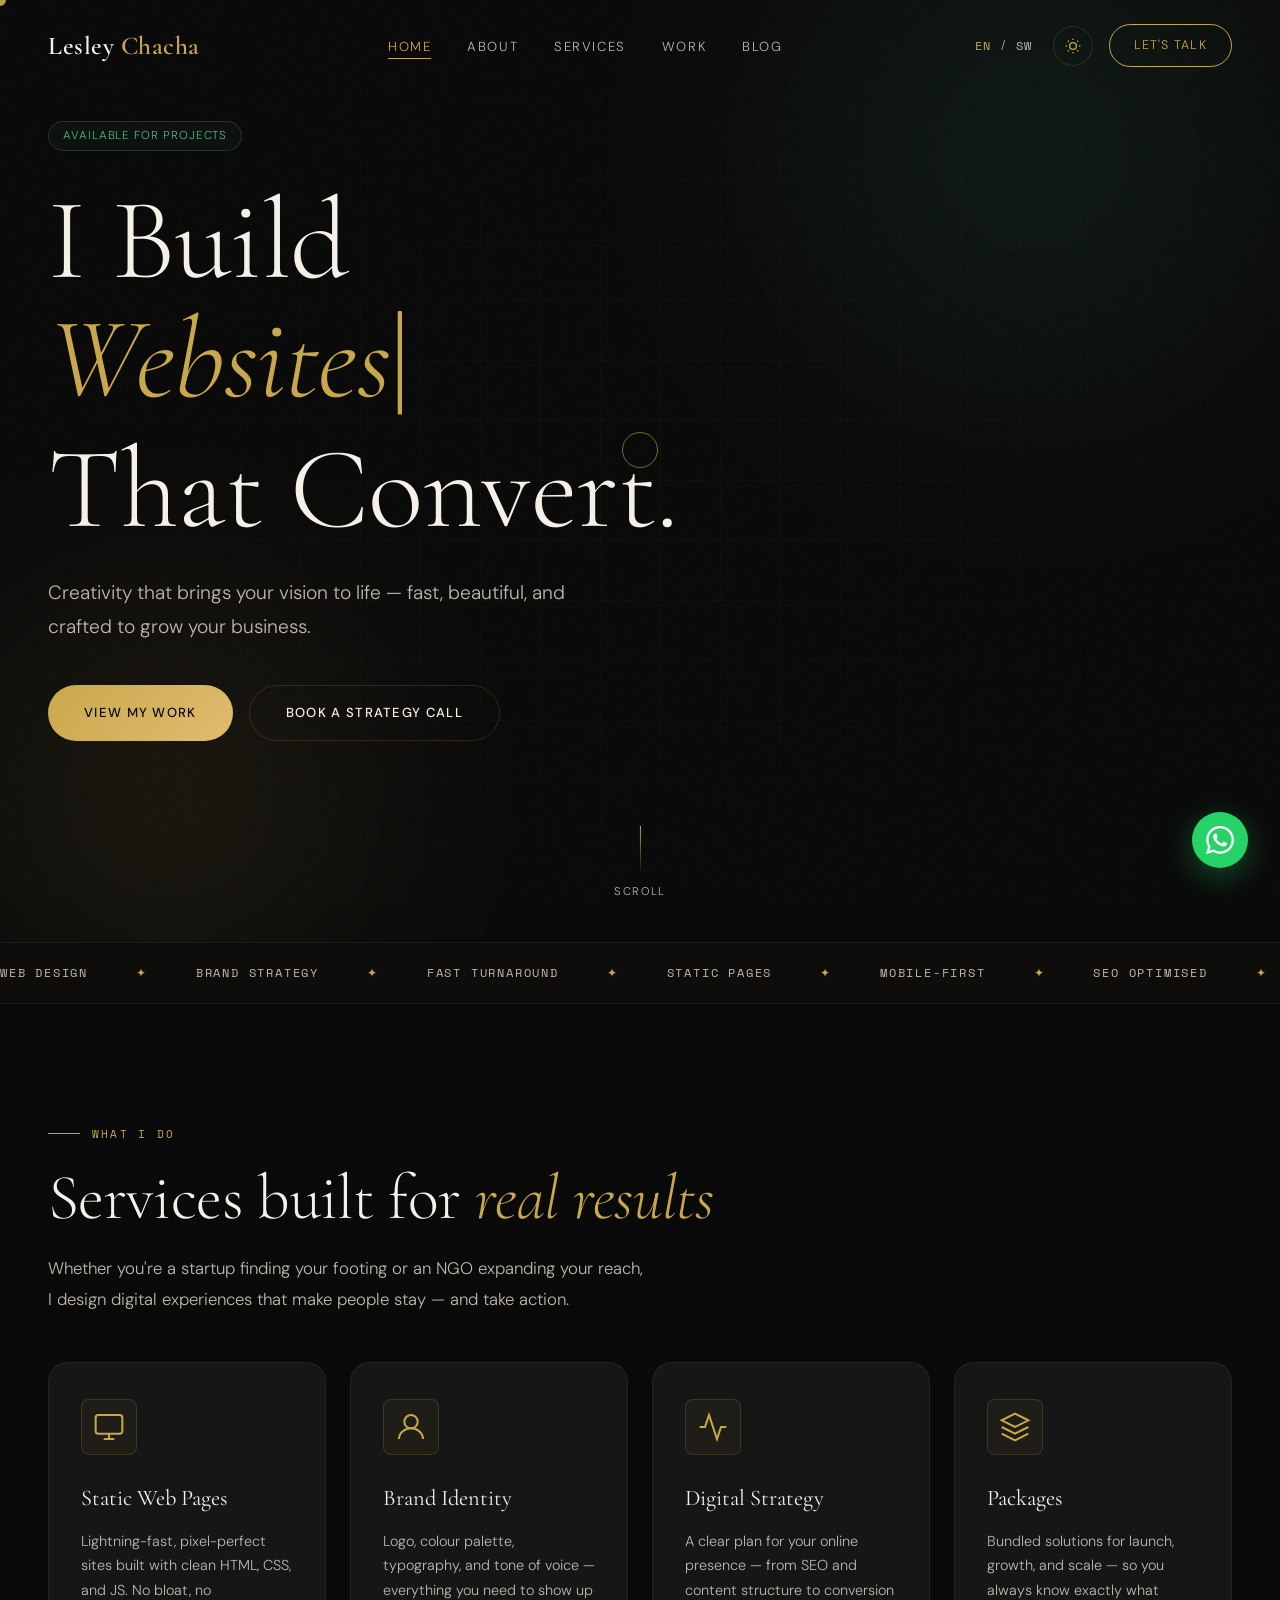
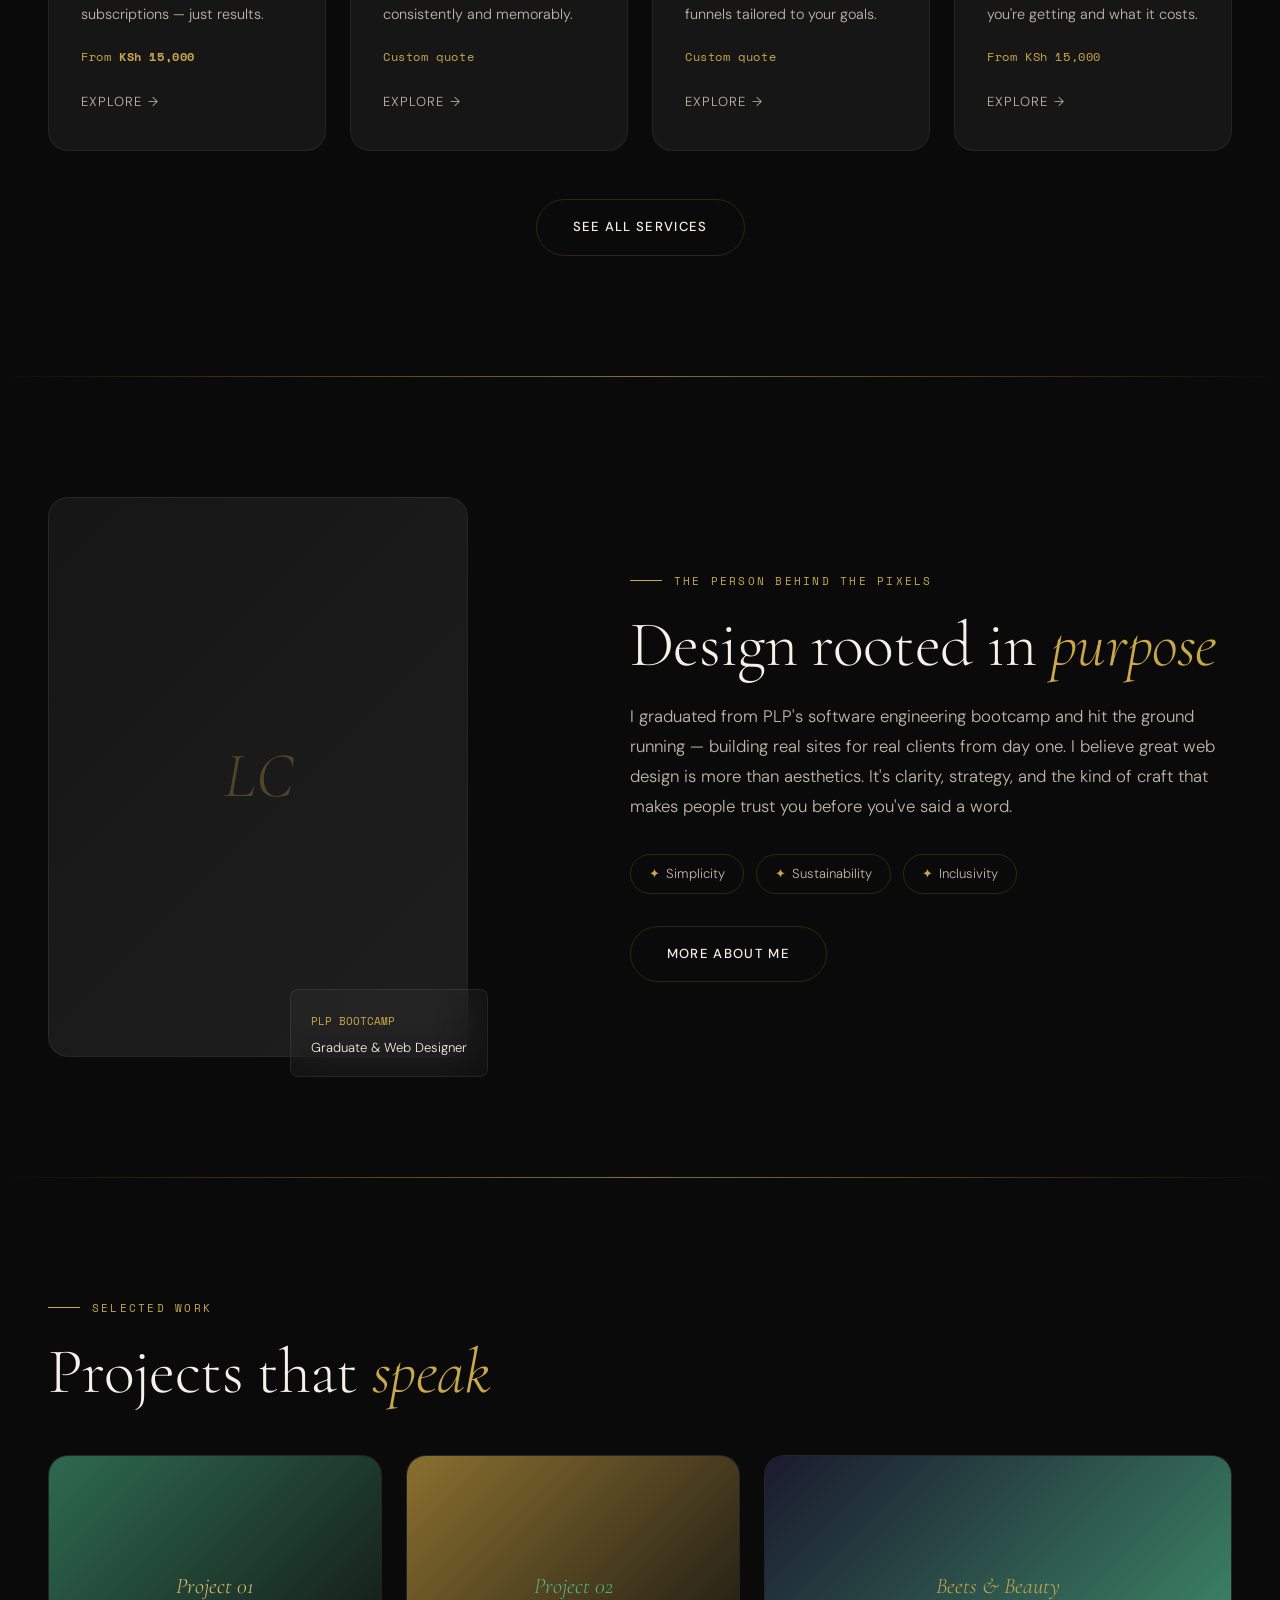
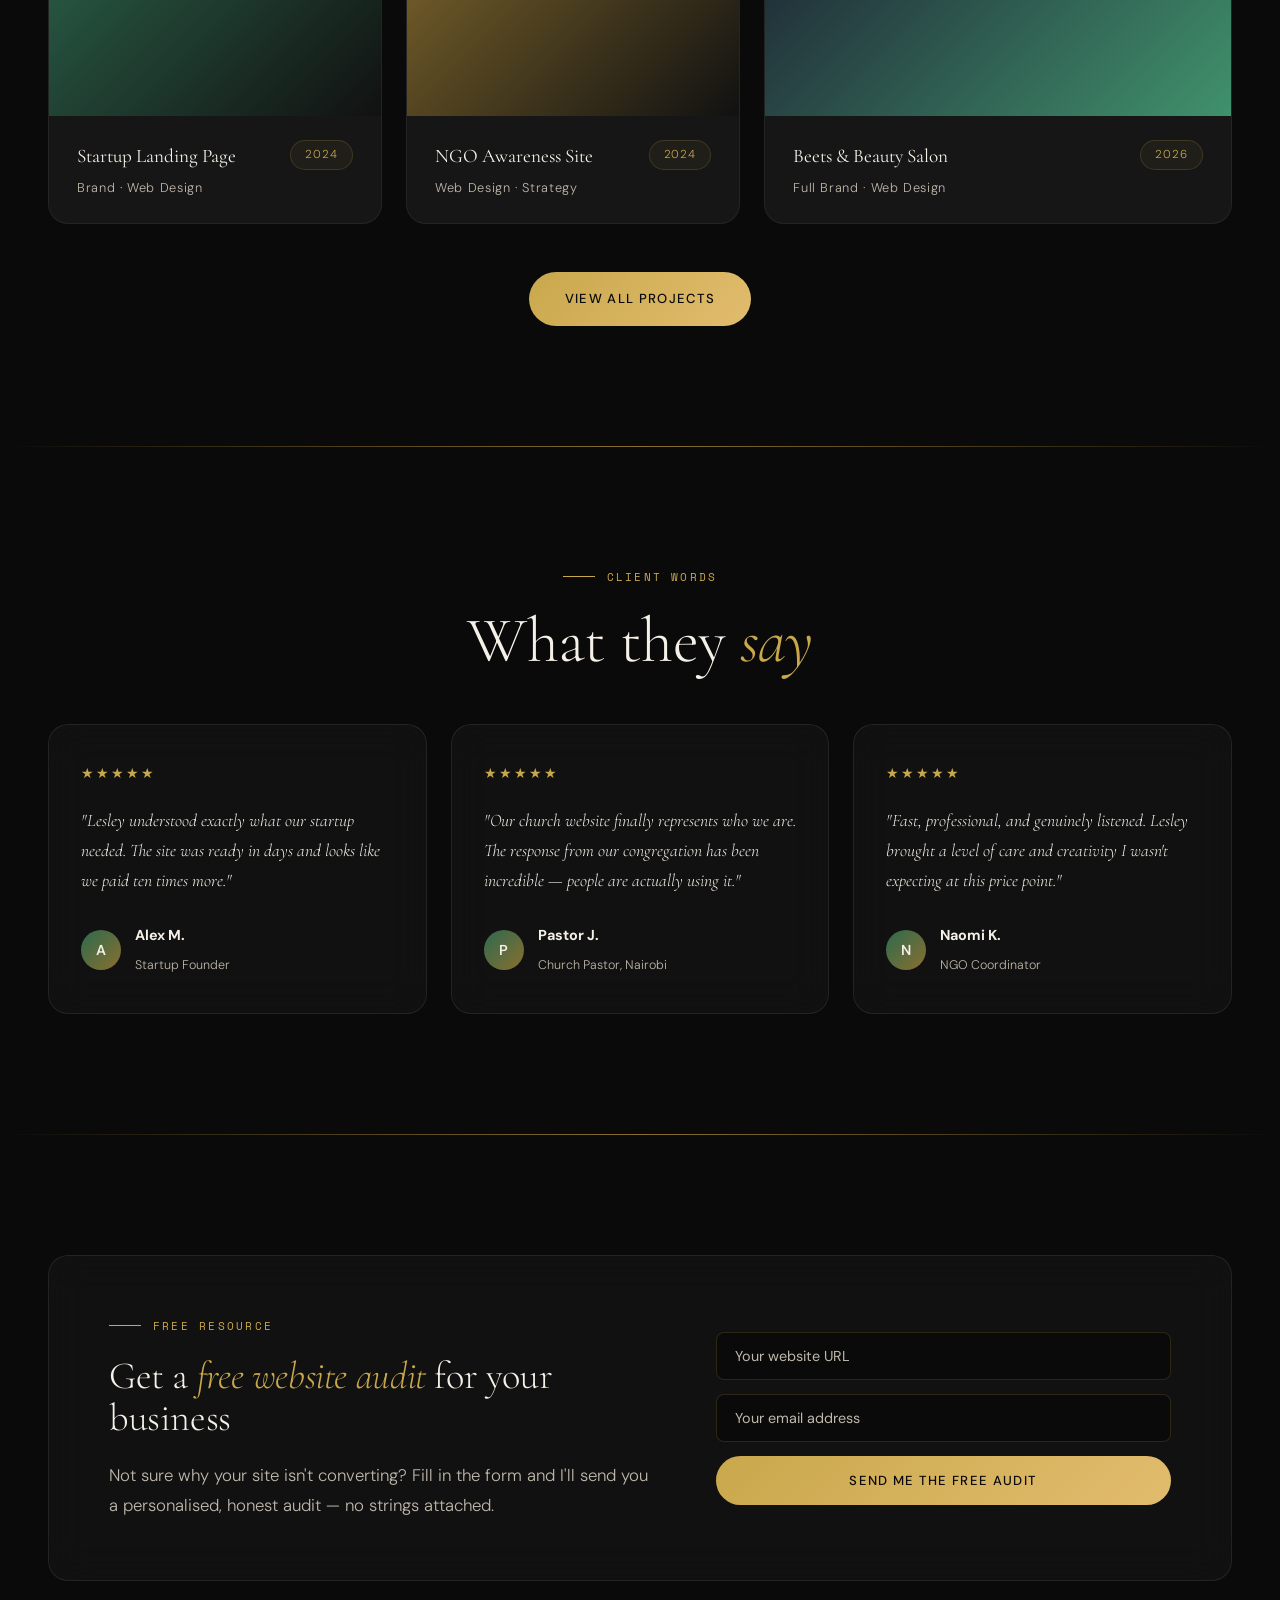
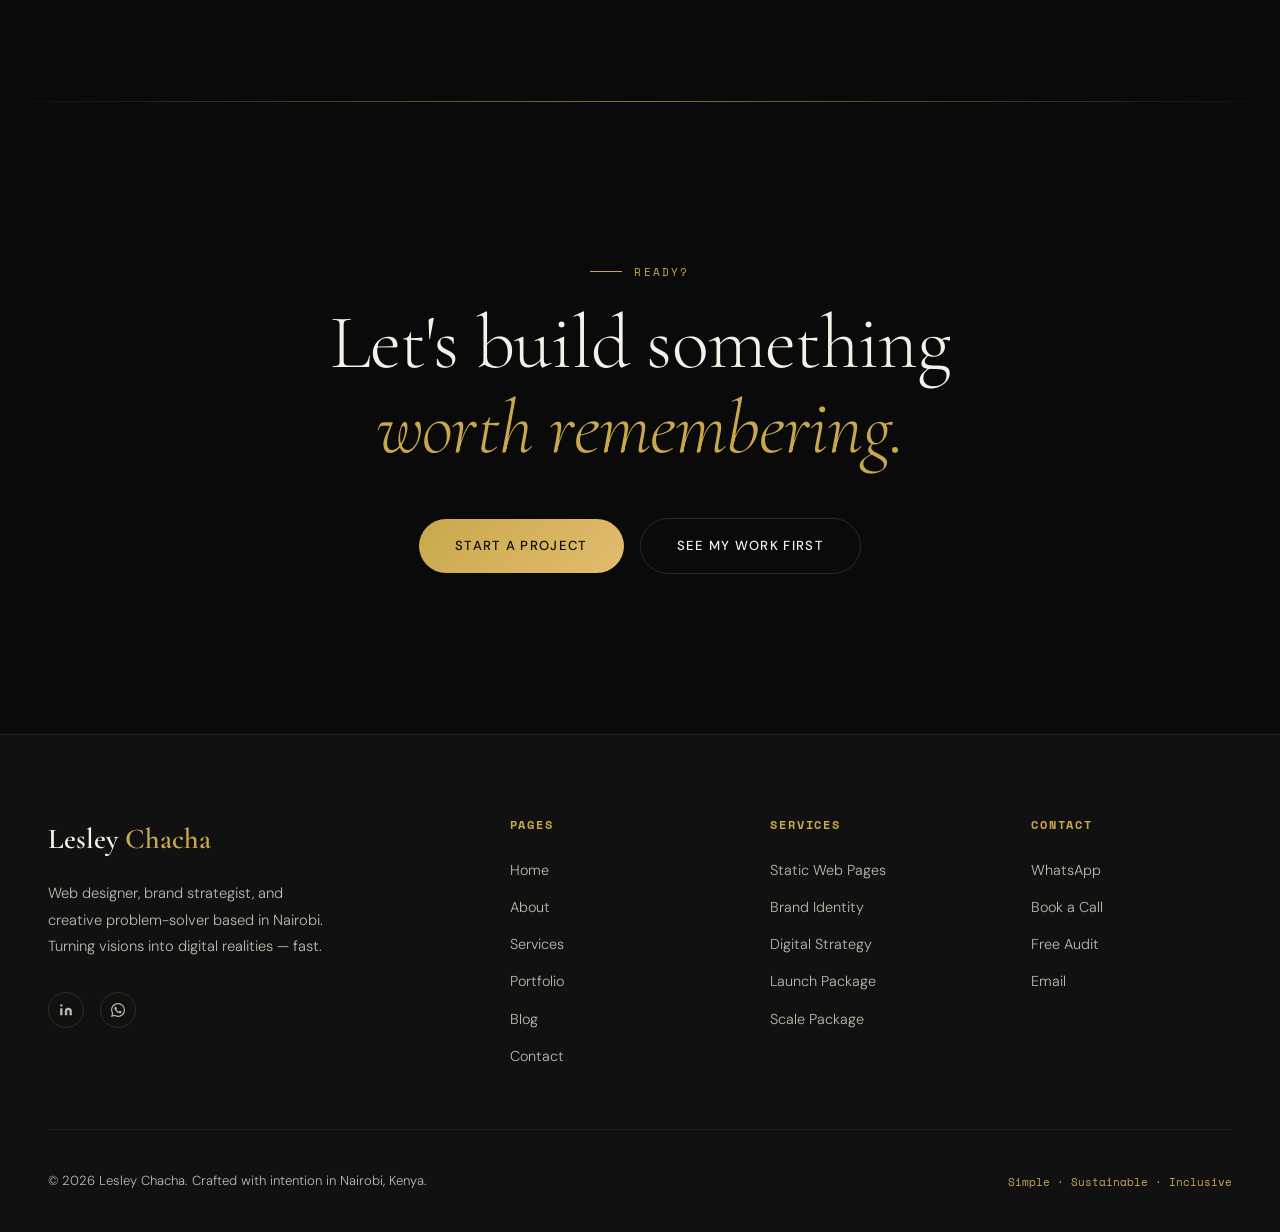
==== index.html @ ad927043 "added everything" ====
<!DOCTYPE html>
<html lang="en" data-theme="dark">
<head>
  <meta charset="UTF-8" />
  <meta name="viewport" content="width=device-width, initial-scale=1.0" />
  <title>Lesley Chacha — Web Designer & Digital Strategist</title>
  <meta name="description" content="Affordable, high-performance web design for startups, individuals, churches and NGOs in Nairobi. I bring your vision to life — fast, beautiful, and built to convert." />
  <meta name="keywords" content="affordable web design Nairobi, web designer Kenya, startup website, NGO website, static web pages Kenya" />
  <meta property="og:title" content="Lesley Chacha — Web Designer" />
  <meta property="og:description" content="Creativity that brings your vision to life." />
  <link rel="stylesheet" href="style.css" />
  <link rel="stylesheet" href="home.css" />
</head>
<body>

<div id="loader">
  <p class="loader-logo">Lesley <span>Chacha</span></p>
  <div class="loader-bar"></div>
</div>

<div id="cursor"></div>
<div id="cursor-ring"></div>

<a class="wa-float" href="https://wa.me/254796420241" target="_blank" aria-label="Chat on WhatsApp">
  <svg viewBox="0 0 24 24"><path d="M17.472 14.382c-.297-.149-1.758-.867-2.03-.967-.273-.099-.471-.148-.67.15-.197.297-.767.966-.94 1.164-.173.199-.347.223-.644.075-.297-.15-1.255-.463-2.39-1.475-.883-.788-1.48-1.761-1.653-2.059-.173-.297-.018-.458.13-.606.134-.133.298-.347.446-.52.149-.174.198-.298.298-.497.099-.198.05-.371-.025-.52-.075-.149-.669-1.612-.916-2.207-.242-.579-.487-.5-.669-.51-.173-.008-.371-.01-.57-.01-.198 0-.52.074-.792.372-.272.297-1.04 1.016-1.04 2.479 0 1.462 1.065 2.875 1.213 3.074.149.198 2.096 3.2 5.077 4.487.709.306 1.262.489 1.694.625.712.227 1.36.195 1.871.118.571-.085 1.758-.719 2.006-1.413.248-.694.248-1.289.173-1.413-.074-.124-.272-.198-.57-.347m-5.421 7.403h-.004a9.87 9.87 0 01-5.031-1.378l-.361-.214-3.741.982.998-3.648-.235-.374a9.86 9.86 0 01-1.51-5.26c.001-5.45 4.436-9.884 9.888-9.884 2.64 0 5.122 1.03 6.988 2.898a9.825 9.825 0 012.893 6.994c-.003 5.45-4.437 9.884-9.885 9.884m8.413-18.297A11.815 11.815 0 0012.05 0C5.495 0 .16 5.335.157 11.892c0 2.096.547 4.142 1.588 5.945L.057 24l6.305-1.654a11.882 11.882 0 005.683 1.448h.005c6.554 0 11.89-5.335 11.893-11.893a11.821 11.821 0 00-3.48-8.413z"/></svg>
</a>

<nav class="mobile-nav">
  <a href="index.html">Home</a>
  <a href="about.html">About</a>
  <a href="services.html">Services</a>
  <a href="portfolio.html">Work</a>
  <a href="blog.html">Blog</a>
  <a href="contact.html">Contact</a>
</nav>

<header class="nav" id="nav">
  <a href="index.html" class="nav-logo">Lesley <span>Chacha</span></a>
  <ul class="nav-links">
    <li><a href="index.html" class="active">Home</a></li>
    <li><a href="about.html">About</a></li>
    <li><a href="services.html">Services</a></li>
    <li><a href="portfolio.html">Work</a></li>
    <li><a href="blog.html">Blog</a></li>
  </ul>
  <div class="nav-actions">
    <div class="lang-switcher">
      <button class="lang-btn active" data-lang="en">EN</button>
      <span>/</span>
      <button class="lang-btn" data-lang="sw">SW</button>
    </div>
    <button class="theme-toggle" id="theme-toggle" aria-label="Toggle theme"></button>
    <a href="contact.html" class="btn-nav">Let's Talk</a>
    <button class="nav-hamburger" aria-label="Menu">
      <span></span><span></span><span></span>
    </button>
  </div>
</header>

<section class="hero">
  <div class="hero-bg">
    <div class="hero-orb orb-1"></div>
    <div class="hero-orb orb-2"></div>
    <div class="hero-grid"></div>
  </div>
  <div class="hero-inner">
    <div class="hero-badge reveal">
      <span class="tag tag-green">Available for Projects</span>
    </div>
    <h1 class="hero-title reveal delay-1">
      <span class="line-1">I Build</span>
      <span class="line-2 text-gold italic font-display" id="typed-text" data-words="Websites,Brands,Experiences,Stories"></span>
      <span class="line-3">That Convert.</span>
    </h1>
    <p class="hero-subtitle reveal delay-2" data-en="Creativity that brings your vision to life — fast, beautiful, and crafted to grow your business." data-sw="Ubunifu unaoleta maono yako maishani — haraka, mzuri, na uliotengenezwa kukua biashara yako.">
      Creativity that brings your vision to life — fast, beautiful, and crafted to grow your business.
    </p>
    <div class="hero-actions reveal delay-3">
      <a href="portfolio.html" class="btn btn-primary" data-magnet>View My Work</a>
      <a href="contact.html" class="btn btn-outline" data-magnet>Book a Strategy Call</a>
    </div>
    <div class="hero-stats reveal delay-4">
      <div class="hero-stat">
        <span class="stat-num" data-count="5" data-suffix="+">0+</span>
        <span class="stat-label">Brands Built</span>
      </div>
      <div class="hero-stat-divider"></div>
      <div class="hero-stat">
        <span class="stat-num" data-count="100" data-suffix="%">0%</span>
        <span class="stat-label">5-Star Reviews</span>
      </div>
      <div class="hero-stat-divider"></div>
      <div class="hero-stat">
        <span class="stat-num" data-count="3" data-suffix="d">0d</span>
        <span class="stat-label">Avg. Turnaround</span>
      </div>
      <div class="hero-stat-divider"></div>
      <div class="hero-stat">
        <span class="stat-num" data-prefix="KSh " data-count="15000" data-suffix="">0</span>
        <span class="stat-label">Starting Price</span>
      </div>
    </div>
  </div>
  <div class="hero-scroll">
    <div class="scroll-indicator"></div>
    <span>Scroll</span>
  </div>
</section>

<div class="marquee-section">
  <div class="marquee-track">
    <span>Web Design</span><span class="sep">✦</span>
    <span>Brand Strategy</span><span class="sep">✦</span>
    <span>Fast Turnaround</span><span class="sep">✦</span>
    <span>Static Pages</span><span class="sep">✦</span>
    <span>Mobile-First</span><span class="sep">✦</span>
    <span>SEO Optimised</span><span class="sep">✦</span>
    <span>Nairobi &amp; Beyond</span><span class="sep">✦</span>
    <span>Inclusive Design</span><span class="sep">✦</span>
  </div>
</div>

<section class="section" id="services-preview">
  <div class="section-inner">
    <div class="section-header reveal">
      <p class="section-label">What I Do</p>
      <h2 class="section-title">Services built for <em>real results</em></h2>
      <p class="section-subtitle">Whether you're a startup finding your footing or an NGO expanding your reach, I design digital experiences that make people stay — and take action.</p>
    </div>
    <div class="services-grid mt-12">
      <div class="service-card card reveal delay-1">
        <div class="service-icon"><svg width="32" height="32" viewBox="0 0 24 24" fill="none" stroke="currentColor" stroke-width="1.5"><rect x="2" y="3" width="20" height="14" rx="2"/><line x1="8" y1="21" x2="16" y2="21"/><line x1="12" y1="17" x2="12" y2="21"/></svg></div>
        <h3>Static Web Pages</h3>
        <p>Lightning-fast, pixel-perfect sites built with clean HTML, CSS, and JS. No bloat, no subscriptions — just results.</p>
        <div class="service-price">From <strong>KSh 15,000</strong></div>
        <a href="services.html" class="service-link">Explore <span>→</span></a>
      </div>
      <div class="service-card card reveal delay-2">
        <div class="service-icon"><svg width="32" height="32" viewBox="0 0 24 24" fill="none" stroke="currentColor" stroke-width="1.5"><circle cx="12" cy="8" r="5"/><path d="M3 21c0-4.418 4.03-8 9-8s9 3.582 9 8"/></svg></div>
        <h3>Brand Identity</h3>
        <p>Logo, colour palette, typography, and tone of voice — everything you need to show up consistently and memorably.</p>
        <div class="service-price">Custom quote</div>
        <a href="services.html" class="service-link">Explore <span>→</span></a>
      </div>
      <div class="service-card card reveal delay-3">
        <div class="service-icon"><svg width="32" height="32" viewBox="0 0 24 24" fill="none" stroke="currentColor" stroke-width="1.5"><path d="M22 12h-4l-3 9L9 3l-3 9H2"/></svg></div>
        <h3>Digital Strategy</h3>
        <p>A clear plan for your online presence — from SEO and content structure to conversion funnels tailored to your goals.</p>
        <div class="service-price">Custom quote</div>
        <a href="services.html" class="service-link">Explore <span>→</span></a>
      </div>
      <div class="service-card card reveal delay-4">
        <div class="service-icon"><svg width="32" height="32" viewBox="0 0 24 24" fill="none" stroke="currentColor" stroke-width="1.5"><path d="M12 2L2 7l10 5 10-5-10-5z"/><path d="M2 17l10 5 10-5"/><path d="M2 12l10 5 10-5"/></svg></div>
        <h3>Packages</h3>
        <p>Bundled solutions for launch, growth, and scale — so you always know exactly what you're getting and what it costs.</p>
        <div class="service-price">From KSh 15,000</div>
        <a href="services.html" class="service-link">Explore <span>→</span></a>
      </div>
    </div>
    <div class="text-center mt-12 reveal">
      <a href="services.html" class="btn btn-outline">See All Services</a>
    </div>
  </div>
</section>

<div class="divider"></div>

<section class="section about-snippet">
  <div class="section-inner">
    <div class="about-snippet-grid">
      <div class="about-snippet-visual reveal-left">
        <div class="about-img-frame">
          <div class="about-img-placeholder">
            <span class="font-display italic" style="font-size:4rem;color:var(--gold);opacity:0.3">LC</span>
          </div>
          <div class="about-badge glass">
            <span class="font-mono text-gold" style="font-size:0.7rem">PLP BOOTCAMP</span>
            <p style="font-size:0.82rem;margin-top:4px">Graduate &amp; Web Designer</p>
          </div>
        </div>
      </div>
      <div class="about-snippet-content reveal-right">
        <p class="section-label">The Person Behind The Pixels</p>
        <h2 class="section-title">Design rooted in <em>purpose</em></h2>
        <p class="section-subtitle">I graduated from PLP's software engineering bootcamp and hit the ground running — building real sites for real clients from day one. I believe great web design is more than aesthetics. It's clarity, strategy, and the kind of craft that makes people trust you before you've said a word.</p>
        <div class="values-row mt-8">
          <div class="value-pill"><span>✦</span> Simplicity</div>
          <div class="value-pill"><span>✦</span> Sustainability</div>
          <div class="value-pill"><span>✦</span> Inclusivity</div>
        </div>
        <a href="about.html" class="btn btn-outline mt-8">More About Me</a>
      </div>
    </div>
  </div>
</section>

<div class="divider"></div>

<section class="section" id="work-preview">
  <div class="section-inner">
    <div class="section-header reveal">
      <p class="section-label">Selected Work</p>
      <h2 class="section-title">Projects that <em>speak</em></h2>
    </div>
    <div class="portfolio-preview-grid mt-12">
      <div class="portfolio-card card reveal delay-1">
        <div class="portfolio-img" style="background: linear-gradient(135deg, var(--green) 0%, var(--off-black) 100%);">
          <span class="font-display italic" style="font-size:1.4rem;color:var(--gold-light)">Project 01</span>
        </div>
        <div class="portfolio-info">
          <div class="flex" style="justify-content:space-between;align-items:start">
            <div><h3>Startup Landing Page</h3><p>Brand · Web Design</p></div>
            <span class="tag">2024</span>
          </div>
        </div>
      </div>
      <div class="portfolio-card card reveal delay-2">
        <div class="portfolio-img" style="background: linear-gradient(135deg, var(--gold-dim) 0%, var(--off-black) 100%);">
          <span class="font-display italic" style="font-size:1.4rem;color:var(--green-glow)">Project 02</span>
        </div>
        <div class="portfolio-info">
          <div class="flex" style="justify-content:space-between;align-items:start">
            <div><h3>NGO Awareness Site</h3><p>Web Design · Strategy</p></div>
            <span class="tag">2024</span>
          </div>
        </div>
      </div>
      <div class="portfolio-card portfolio-card--wide card reveal delay-3">
        <div class="portfolio-img" style="background: linear-gradient(135deg, #1a1a2e 0%, var(--green-light) 100%);">
          <span class="font-display italic" style="font-size:1.4rem;color:var(--gold)">Beets &amp; Beauty</span>
        </div>
        <div class="portfolio-info">
          <div class="flex" style="justify-content:space-between;align-items:start">
            <div><h3>Beets &amp; Beauty Salon</h3><p>Full Brand · Web Design</p></div>
            <span class="tag">2026</span>
          </div>
        </div>
      </div>
    </div>
    <div class="text-center mt-12 reveal">
      <a href="portfolio.html" class="btn btn-primary">View All Projects</a>
    </div>
  </div>
</section>

<div class="divider"></div>

<section class="section testimonials">
  <div class="section-inner">
    <div class="section-header text-center reveal">
      <p class="section-label" style="justify-content:center">Client Words</p>
      <h2 class="section-title">What they <em>say</em></h2>
    </div>
    <div class="testimonials-grid mt-12">
      <div class="testimonial-card glass card reveal delay-1">
        <div class="stars">★★★★★</div>
        <p class="quote">"Lesley understood exactly what our startup needed. The site was ready in days and looks like we paid ten times more."</p>
        <div class="client-info">
          <div class="client-avatar">A</div>
          <div><strong>Alex M.</strong><span>Startup Founder</span></div>
        </div>
      </div>
      <div class="testimonial-card glass card reveal delay-2">
        <div class="stars">★★★★★</div>
        <p class="quote">"Our church website finally represents who we are. The response from our congregation has been incredible — people are actually using it."</p>
        <div class="client-info">
          <div class="client-avatar">P</div>
          <div><strong>Pastor J.</strong><span>Church Pastor, Nairobi</span></div>
        </div>
      </div>
      <div class="testimonial-card glass card reveal delay-3">
        <div class="stars">★★★★★</div>
        <p class="quote">"Fast, professional, and genuinely listened. Lesley brought a level of care and creativity I wasn't expecting at this price point."</p>
        <div class="client-info">
          <div class="client-avatar">N</div>
          <div><strong>Naomi K.</strong><span>NGO Coordinator</span></div>
        </div>
      </div>
    </div>
  </div>
</section>

<div class="divider"></div>

<section class="section lead-magnet-section">
  <div class="section-inner">
    <div class="lead-magnet-card glass reveal">
      <div class="lm-left">
        <p class="section-label">Free Resource</p>
        <h2 class="section-title" style="font-size:clamp(1.8rem,3vw,2.8rem)">Get a <em>free website audit</em> for your business</h2>
        <p class="section-subtitle">Not sure why your site isn't converting? Fill in the form and I'll send you a personalised, honest audit — no strings attached.</p>
      </div>
      <div class="lm-right">
        <form class="audit-form" id="audit-form">
          <input type="url" placeholder="Your website URL" required />
          <input type="email" placeholder="Your email address" required />
          <button type="submit" class="btn btn-primary" style="width:100%;justify-content:center">Send Me the Free Audit</button>
        </form>
      </div>
    </div>
  </div>
</section>

<div class="divider"></div>

<section class="section cta-section">
  <div class="section-inner text-center">
    <p class="section-label" style="justify-content:center">Ready?</p>
    <h2 class="section-title reveal" style="font-size:clamp(2.4rem,6vw,5.5rem);text-align:center">
      Let's build something<br><em>worth remembering.</em>
    </h2>
    <div class="flex-center gap-4 mt-12 reveal delay-2">
      <a href="contact.html" class="btn btn-primary" data-magnet>Start a Project</a>
      <a href="portfolio.html" class="btn btn-outline" data-magnet>See My Work First</a>
    </div>
  </div>
</section>

<footer class="footer">
  <div class="footer-inner">
    <div class="footer-grid">
      <div class="footer-brand">
        <h3>Lesley <span>Chacha</span></h3>
        <p>Web designer, brand strategist, and creative problem-solver based in Nairobi. Turning visions into digital realities — fast.</p>
        <div class="footer-socials mt-8">
          <a href="#" aria-label="LinkedIn"><svg width="14" height="14" fill="currentColor" viewBox="0 0 24 24"><path d="M16 8a6 6 0 0 1 6 6v7h-4v-7a2 2 0 0 0-2-2 2 2 0 0 0-2 2v7h-4v-7a6 6 0 0 1 6-6z"/><rect x="2" y="9" width="4" height="12"/><circle cx="4" cy="4" r="2"/></svg></a>
          <a href="https://wa.me/254796420241" aria-label="WhatsApp"><svg width="14" height="14" viewBox="0 0 24 24" fill="currentColor"><path d="M17.472 14.382c-.297-.149-1.758-.867-2.03-.967-.273-.099-.471-.148-.67.15-.197.297-.767.966-.94 1.164-.173.199-.347.223-.644.075-.297-.15-1.255-.463-2.39-1.475-.883-.788-1.48-1.761-1.653-2.059-.173-.297-.018-.458.13-.606.134-.133.298-.347.446-.52.149-.174.198-.298.298-.497.099-.198.05-.371-.025-.52-.075-.149-.669-1.612-.916-2.207-.242-.579-.487-.5-.669-.51-.173-.008-.371-.01-.57-.01-.198 0-.52.074-.792.372-.272.297-1.04 1.016-1.04 2.479 0 1.462 1.065 2.875 1.213 3.074.149.198 2.096 3.2 5.077 4.487.709.306 1.262.489 1.694.625.712.227 1.36.195 1.871.118.571-.085 1.758-.719 2.006-1.413.248-.694.248-1.289.173-1.413-.074-.124-.272-.198-.57-.347m-5.421 7.403h-.004a9.87 9.87 0 01-5.031-1.378l-.361-.214-3.741.982.998-3.648-.235-.374a9.86 9.86 0 01-1.51-5.26c.001-5.45 4.436-9.884 9.888-9.884 2.64 0 5.122 1.03 6.988 2.898a9.825 9.825 0 012.893 6.994c-.003 5.45-4.437 9.884-9.885 9.884m8.413-18.297A11.815 11.815 0 0012.05 0C5.495 0 .16 5.335.157 11.892c0 2.096.547 4.142 1.588 5.945L.057 24l6.305-1.654a11.882 11.882 0 005.683 1.448h.005c6.554 0 11.89-5.335 11.893-11.893a11.821 11.821 0 00-3.48-8.413z"/></svg></a>
        </div>
      </div>
      <div class="footer-col"><h4>Pages</h4><ul><li><a href="index.html">Home</a></li><li><a href="about.html">About</a></li><li><a href="services.html">Services</a></li><li><a href="portfolio.html">Portfolio</a></li><li><a href="blog.html">Blog</a></li><li><a href="contact.html">Contact</a></li></ul></div>
      <div class="footer-col"><h4>Services</h4><ul><li><a href="services.html">Static Web Pages</a></li><li><a href="services.html">Brand Identity</a></li><li><a href="services.html">Digital Strategy</a></li><li><a href="services.html">Launch Package</a></li><li><a href="services.html">Scale Package</a></li></ul></div>
      <div class="footer-col"><h4>Contact</h4><ul><li><a href="https://wa.me/254796420241">WhatsApp</a></li><li><a href="contact.html">Book a Call</a></li><li><a href="contact.html">Free Audit</a></li><li><a href="mailto:chachalesley18@gmail.com">Email</a></li></ul></div>
    </div>
    <div class="footer-bottom">
      <p>© 2026 Lesley Chacha. Crafted with intention in Nairobi, Kenya.</p>
      <p class="font-mono" style="font-size:0.7rem;color:var(--gold)">Simple · Sustainable · Inclusive</p>
    </div>
  </div>
</footer>

<script src="script.js"></script>
<script>
  document.getElementById('audit-form')?.addEventListener('submit', e => {
    e.preventDefault();
    const btn = e.target.querySelector('button');
    btn.textContent = 'Audit on its way ✓';
    btn.style.background = 'var(--green)';
    setTimeout(() => { btn.textContent = 'Send Me the Free Audit'; btn.style.background = ''; }, 3500);
  });
</script>
</body>
</html>
---- style.css ----
/* ============================================
   LESLEY CHACHA — Global Stylesheet
   Palette: Deep Black, Forest Green, Gold
   ============================================ */

@import url('https://fonts.googleapis.com/css2?family=Cormorant+Garamond:ital,wght@0,300;0,400;0,600;1,300;1,400&family=DM+Sans:opsz,wght@9..40,300;9..40,400;9..40,500&family=Space+Mono:wght@400;700&display=swap');

/* ── Variables ──────────────────────────────── */
:root {
  --black:   #0a0a0a;
  --off-black: #111111;
  --surface: #161616;
  --surface2: #1e1e1e;
  --green:   #2d6a4f;
  --green-light: #40916c;
  --green-glow: #52b788;
  --gold:    #c9a84c;
  --gold-light: #e2bc6e;
  --gold-dim: #8a6f2e;
  --white:   #f5f0e8;
  --off-white: #e8e0d0;
  --gray:    #8a8a8a;
  --gray-light: #c0b8ac;

  --bg:      var(--black);
  --bg2:     var(--surface);
  --text:    var(--white);
  --text2:   var(--gray-light);
  --border:  rgba(201,168,76,0.18);
  --border2: rgba(255,255,255,0.06);

  --font-display: 'Cormorant Garamond', Georgia, serif;
  --font-body:    'DM Sans', sans-serif;
  --font-mono:    'Space Mono', monospace;

  --radius:  8px;
  --radius-lg: 20px;
  --radius-xl: 36px;

  --ease-out: cubic-bezier(0.16, 1, 0.3, 1);
  --ease-in:  cubic-bezier(0.7, 0, 0.84, 0);
  --ease:     cubic-bezier(0.4, 0, 0.2, 1);

  --shadow-gold: 0 0 40px rgba(201,168,76,0.12);
  --shadow-green: 0 0 40px rgba(64,145,108,0.15);
  --shadow-card: 0 8px 40px rgba(0,0,0,0.4);
}

/* Light Mode */
[data-theme="light"] {
  --bg:      #f5f0e8;
  --bg2:     #ede8de;
  --text:    #0a0a0a;
  --text2:   #4a4a4a;
  --border:  rgba(201,168,76,0.3);
  --border2: rgba(0,0,0,0.08);
  --surface: #e8e3d9;
  --surface2: #ddd8ce;
  --shadow-card: 0 8px 40px rgba(0,0,0,0.1);
  --shadow-gold: 0 0 40px rgba(201,168,76,0.2);
}

/* ── Reset & Base ───────────────────────────── */
*, *::before, *::after { box-sizing: border-box; margin: 0; padding: 0; }

html {
  scroll-behavior: smooth;
  font-size: 16px;
  -webkit-font-smoothing: antialiased;
}

body {
  background: var(--bg);
  color: var(--text);
  font-family: var(--font-body);
  font-weight: 300;
  line-height: 1.7;
  overflow-x: hidden;
  transition: background 0.4s var(--ease), color 0.4s var(--ease);
  cursor: none;
}

a { color: inherit; text-decoration: none; }
img { max-width: 100%; display: block; }
button { cursor: none; border: none; background: none; font-family: inherit; }

/* ── Custom Cursor ──────────────────────────── */
#cursor {
  width: 12px;
  height: 12px;
  background: var(--gold);
  border-radius: 50%;
  position: fixed;
  top: 0; left: 0;
  pointer-events: none;
  z-index: 9999;
  transform: translate(-50%, -50%);
  transition: width 0.3s var(--ease-out), height 0.3s var(--ease-out),
              background 0.3s, opacity 0.3s;
  mix-blend-mode: difference;
}

#cursor-ring {
  width: 36px;
  height: 36px;
  border: 1.5px solid var(--gold);
  border-radius: 50%;
  position: fixed;
  top: 0; left: 0;
  pointer-events: none;
  z-index: 9998;
  transform: translate(-50%, -50%);
  transition: width 0.4s var(--ease-out), height 0.4s var(--ease-out),
              transform 0.12s linear, border-color 0.3s;
  opacity: 0.6;
}

body.cursor-hover #cursor { width: 6px; height: 6px; }
body.cursor-hover #cursor-ring { width: 56px; height: 56px; opacity: 0.3; }

/* ── Noise Overlay ──────────────────────────── */
body::before {
  content: '';
  position: fixed;
  inset: 0;
  background-image: url("data:image/svg+xml,%3Csvg viewBox='0 0 256 256' xmlns='http://www.w3.org/2000/svg'%3E%3Cfilter id='noise'%3E%3CfeTurbulence type='fractalNoise' baseFrequency='0.9' numOctaves='4' stitchTiles='stitch'/%3E%3C/filter%3E%3Crect width='100%25' height='100%25' filter='url(%23noise)' opacity='0.03'/%3E%3C/svg%3E");
  pointer-events: none;
  z-index: 9990;
  opacity: 0.4;
}

/* ── Navigation ─────────────────────────────── */
.nav {
  position: fixed;
  top: 0; left: 0; right: 0;
  z-index: 1000;
  padding: 24px 48px;
  display: flex;
  align-items: center;
  justify-content: space-between;
  transition: background 0.4s var(--ease), backdrop-filter 0.4s, padding 0.3s;
}

.nav.scrolled {
  background: rgba(10,10,10,0.85);
  backdrop-filter: blur(20px) saturate(180%);
  padding: 16px 48px;
  border-bottom: 1px solid var(--border2);
}

[data-theme="light"] .nav.scrolled {
  background: rgba(245,240,232,0.85);
}

.nav-logo {
  font-family: var(--font-display);
  font-size: 1.6rem;
  font-weight: 600;
  letter-spacing: 0.02em;
  color: var(--text);
  position: relative;
}

.nav-logo span {
  color: var(--gold);
}

.nav-links {
  display: flex;
  gap: 36px;
  list-style: none;
  align-items: center;
  flex-wrap: nowrap;
  white-space: nowrap;
}

.nav-links a {
  font-size: 0.82rem;
  letter-spacing: 0.12em;
  text-transform: uppercase;
  color: var(--text2);
  transition: color 0.25s;
  position: relative;
}

.nav-links a::after {
  content: '';
  position: absolute;
  bottom: -4px;
  left: 0;
  width: 0;
  height: 1px;
  background: var(--gold);
  transition: width 0.3s var(--ease-out);
}

.nav-links a:hover { color: var(--gold); }
.nav-links a:hover::after { width: 100%; }
.nav-links a.active { color: var(--gold); }
.nav-links a.active::after { width: 100%; }

.nav-actions {
  display: flex;
  align-items: center;
  gap: 16px;
}

/* Theme Toggle */
.theme-toggle {
  width: 40px;
  height: 40px;
  border-radius: 50%;
  border: 1px solid var(--border);
  display: flex;
  align-items: center;
  justify-content: center;
  color: var(--gold);
  font-size: 16px;
  transition: background 0.25s, transform 0.3s;
  cursor: none;
}

.theme-toggle:hover {
  background: var(--border);
  transform: rotate(20deg);
}

/* Nav CTA */
.btn-nav {
  padding: 10px 24px;
  border-radius: var(--radius-xl);
  border: 1px solid var(--gold);
  font-size: 0.78rem;
  letter-spacing: 0.1em;
  text-transform: uppercase;
  color: var(--gold);
  transition: background 0.25s, color 0.25s;
  font-family: var(--font-body);
}

.btn-nav:hover {
  background: var(--gold);
  color: var(--black);
}

/* Mobile menu */
.nav-hamburger {
  display: none;
  flex-direction: column;
  gap: 5px;
  padding: 8px;
}

.nav-hamburger span {
  display: block;
  width: 24px;
  height: 1.5px;
  background: var(--text);
  transition: transform 0.3s, opacity 0.3s;
}

/* ── Buttons ─────────────────────────────────── */
.btn {
  display: inline-flex;
  align-items: center;
  gap: 10px;
  padding: 16px 36px;
  border-radius: var(--radius-xl);
  font-family: var(--font-body);
  font-size: 0.82rem;
  font-weight: 500;
  letter-spacing: 0.1em;
  text-transform: uppercase;
  transition: all 0.3s var(--ease-out);
  position: relative;
  overflow: hidden;
  cursor: none;
}

.btn::after {
  content: '';
  position: absolute;
  inset: 0;
  opacity: 0;
  transition: opacity 0.3s;
}

.btn:hover::after { opacity: 1; }

.btn-primary {
  background: linear-gradient(135deg, var(--gold), var(--gold-light));
  color: var(--black);
}

.btn-primary:hover {
  transform: translateY(-2px);
  box-shadow: 0 16px 48px rgba(201,168,76,0.35);
}

.btn-outline {
  border: 1px solid var(--border);
  color: var(--text);
  background: transparent;
}

.btn-outline:hover {
  border-color: var(--gold);
  color: var(--gold);
  transform: translateY(-2px);
}

.btn-green {
  background: linear-gradient(135deg, var(--green), var(--green-light));
  color: var(--white);
}

.btn-green:hover {
  transform: translateY(-2px);
  box-shadow: 0 16px 48px rgba(45,106,79,0.4);
}

.btn-sm {
  padding: 10px 24px;
  font-size: 0.75rem;
}

/* ── Section Basics ─────────────────────────── */
.section {
  padding: 120px 48px;
}

.section-inner {
  max-width: 1280px;
  margin: 0 auto;
}

.section-label {
  font-family: var(--font-mono);
  font-size: 0.7rem;
  letter-spacing: 0.2em;
  text-transform: uppercase;
  color: var(--gold);
  margin-bottom: 20px;
  display: flex;
  align-items: center;
  gap: 12px;
}

.section-label::before {
  content: '';
  display: block;
  width: 32px;
  height: 1px;
  background: var(--gold);
}

.section-title {
  font-family: var(--font-display);
  font-size: clamp(2.4rem, 5vw, 4.2rem);
  font-weight: 300;
  line-height: 1.1;
  letter-spacing: -0.01em;
  color: var(--text);
}

.section-title em {
  font-style: italic;
  color: var(--gold);
}

.section-subtitle {
  font-size: 1.05rem;
  color: var(--text2);
  line-height: 1.8;
  max-width: 600px;
  margin-top: 20px;
}

/* ── Gold Line Divider ──────────────────────── */
.divider {
  width: 100%;
  height: 1px;
  background: linear-gradient(to right, transparent, var(--gold-dim), transparent);
  margin: 0;
}

/* ── Cards ───────────────────────────────────── */
.card {
  background: var(--bg2);
  border: 1px solid var(--border2);
  border-radius: var(--radius-lg);
  padding: 40px;
  transition: transform 0.4s var(--ease-out), box-shadow 0.4s, border-color 0.4s;
  position: relative;
  overflow: hidden;
}

.card::before {
  content: '';
  position: absolute;
  top: 0; left: 0; right: 0;
  height: 1px;
  background: linear-gradient(to right, transparent, var(--gold-dim), transparent);
  opacity: 0;
  transition: opacity 0.4s;
}

.card:hover {
  transform: translateY(-6px);
  box-shadow: var(--shadow-gold), var(--shadow-card);
  border-color: var(--border);
}

.card:hover::before { opacity: 1; }

/* ── Tag Pills ──────────────────────────────── */
.tag {
  display: inline-block;
  padding: 4px 14px;
  border-radius: 40px;
  font-size: 0.72rem;
  letter-spacing: 0.08em;
  text-transform: uppercase;
  border: 1px solid var(--border);
  color: var(--gold);
  background: rgba(201,168,76,0.06);
}

.tag-green {
  border-color: rgba(64,145,108,0.3);
  color: var(--green-glow);
  background: rgba(64,145,108,0.06);
}

/* ── Scroll Animations ──────────────────────── */
.reveal {
  opacity: 0;
  transform: translateY(32px);
  transition: opacity 0.8s var(--ease-out), transform 0.8s var(--ease-out);
}

.reveal.visible {
  opacity: 1;
  transform: translateY(0);
}

.reveal-left {
  opacity: 0;
  transform: translateX(-32px);
  transition: opacity 0.8s var(--ease-out), transform 0.8s var(--ease-out);
}

.reveal-left.visible { opacity: 1; transform: translateX(0); }

.reveal-right {
  opacity: 0;
  transform: translateX(32px);
  transition: opacity 0.8s var(--ease-out), transform 0.8s var(--ease-out);
}

.reveal-right.visible { opacity: 1; transform: translateX(0); }

/* Stagger delays */
.delay-1 { transition-delay: 0.1s; }
.delay-2 { transition-delay: 0.2s; }
.delay-3 { transition-delay: 0.3s; }
.delay-4 { transition-delay: 0.4s; }
.delay-5 { transition-delay: 0.5s; }
.delay-6 { transition-delay: 0.6s; }

/* ── Glass Card ─────────────────────────────── */
.glass {
  background: rgba(255,255,255,0.03);
  backdrop-filter: blur(20px);
  border: 1px solid rgba(255,255,255,0.08);
  border-radius: var(--radius-lg);
}

[data-theme="light"] .glass {
  background: rgba(255,255,255,0.5);
  border: 1px solid rgba(0,0,0,0.08);
}

/* ── Footer ─────────────────────────────────── */
.footer {
  background: var(--off-black);
  padding: 80px 48px 40px;
  border-top: 1px solid var(--border2);
}

[data-theme="light"] .footer {
  background: var(--surface);
}

.footer-inner {
  max-width: 1280px;
  margin: 0 auto;
}

.footer-grid {
  display: grid;
  grid-template-columns: 2fr 1fr 1fr 1fr;
  gap: 60px;
  margin-bottom: 60px;
}

.footer-brand h3 {
  font-family: var(--font-display);
  font-size: 1.8rem;
  font-weight: 600;
  margin-bottom: 16px;
}

.footer-brand h3 span { color: var(--gold); }

.footer-brand p {
  color: var(--text2);
  font-size: 0.92rem;
  line-height: 1.8;
  max-width: 280px;
}

.footer-col h4 {
  font-size: 0.75rem;
  letter-spacing: 0.15em;
  text-transform: uppercase;
  color: var(--gold);
  font-family: var(--font-mono);
  margin-bottom: 20px;
}

.footer-col ul {
  list-style: none;
  display: flex;
  flex-direction: column;
  gap: 10px;
}

.footer-col a {
  color: var(--text2);
  font-size: 0.9rem;
  transition: color 0.25s;
}

.footer-col a:hover { color: var(--gold); }

.footer-bottom {
  padding-top: 40px;
  border-top: 1px solid var(--border2);
  display: flex;
  align-items: center;
  justify-content: space-between;
}

.footer-bottom p {
  color: var(--text2);
  font-size: 0.82rem;
}

.footer-socials {
  display: flex;
  gap: 16px;
}

.footer-socials a {
  width: 36px;
  height: 36px;
  border-radius: 50%;
  border: 1px solid var(--border);
  display: flex;
  align-items: center;
  justify-content: center;
  color: var(--text2);
  font-size: 14px;
  transition: border-color 0.25s, color 0.25s, background 0.25s;
}

.footer-socials a:hover {
  border-color: var(--gold);
  color: var(--gold);
  background: rgba(201,168,76,0.08);
}

/* ── WhatsApp Float ─────────────────────────── */
.wa-float {
  position: fixed;
  bottom: 32px;
  right: 32px;
  width: 56px;
  height: 56px;
  background: #25D366;
  border-radius: 50%;
  display: flex;
  align-items: center;
  justify-content: center;
  z-index: 500;
  box-shadow: 0 8px 32px rgba(37,211,102,0.35);
  transition: transform 0.3s var(--ease-out), box-shadow 0.3s;
  animation: wa-pulse 2.5s ease-in-out infinite;
}

.wa-float:hover {
  transform: scale(1.12);
  box-shadow: 0 12px 40px rgba(37,211,102,0.5);
}

.wa-float svg { width: 28px; height: 28px; fill: white; }

@keyframes wa-pulse {
  0%, 100% { box-shadow: 0 8px 32px rgba(37,211,102,0.35), 0 0 0 0 rgba(37,211,102,0.4); }
  50% { box-shadow: 0 8px 32px rgba(37,211,102,0.35), 0 0 0 10px rgba(37,211,102,0); }
}

/* ── Loading Screen ─────────────────────────── */
#loader {
  position: fixed;
  inset: 0;
  background: var(--black);
  z-index: 9995;
  display: flex;
  flex-direction: column;
  align-items: center;
  justify-content: center;
  gap: 24px;
  transition: opacity 0.6s, transform 0.6s;
}

#loader.hidden {
  opacity: 0;
  pointer-events: none;
  transform: translateY(-100%);
}

.loader-logo {
  font-family: var(--font-display);
  font-size: 2.8rem;
  font-weight: 600;
  color: var(--white);
  overflow: hidden;
}

.loader-logo span { color: var(--gold); }

.loader-bar {
  width: 200px;
  height: 1px;
  background: var(--border2);
  position: relative;
  overflow: hidden;
}

.loader-bar::after {
  content: '';
  position: absolute;
  top: 0; left: -100%;
  width: 100%;
  height: 100%;
  background: linear-gradient(to right, transparent, var(--gold), transparent);
  animation: load-sweep 1.2s var(--ease-out) forwards;
  animation-delay: 0.3s;
}

@keyframes load-sweep {
  from { left: -100%; }
  to   { left: 100%; }
}

/* ── Utility ────────────────────────────────── */
.text-gold  { color: var(--gold); }
.text-green { color: var(--green-glow); }
.text-muted { color: var(--text2); }
.fw-300 { font-weight: 300; }
.fw-600 { font-weight: 600; }
.font-display { font-family: var(--font-display); }
.font-mono    { font-family: var(--font-mono); }
.italic { font-style: italic; }
.text-center { text-align: center; }
.flex { display: flex; }
.flex-center { display: flex; align-items: center; justify-content: center; }
.gap-4 { gap: 16px; }
.gap-8 { gap: 32px; }
.mt-2 { margin-top: 8px; }
.mt-4 { margin-top: 16px; }
.mt-6 { margin-top: 24px; }
.mt-8 { margin-top: 32px; }
.mt-12 { margin-top: 48px; }
.mb-8 { margin-bottom: 32px; }
.grid { display: grid; }
.grid-2 { grid-template-columns: repeat(2, 1fr); gap: 32px; }
.grid-3 { grid-template-columns: repeat(3, 1fr); gap: 32px; }

/* ── Responsive ─────────────────────────────── */
/* Desktop: Hide mobile nav explicitly */
.mobile-nav {
  display: none !important;
}

@media (max-width: 1024px) {
  .nav { padding: 20px 32px; }
  .nav.scrolled { padding: 14px 32px; }
  
  .nav-links {
    gap: 24px;
  }
  
  .nav-links a {
    font-size: 0.78rem;
  }
  
  .section { padding: 80px 32px; }
  .footer { padding: 60px 32px 32px; }
  .footer-grid { grid-template-columns: 1fr 1fr; gap: 40px; }
}

@media (max-width: 900px) {
  .nav-links {
    gap: 16px;
  }
  
  .nav-links a {
    font-size: 0.75rem;
  }
}

@media (max-width: 768px) {
  body { cursor: auto; }
  #cursor, #cursor-ring { display: none; }

  .nav { padding: 16px 24px; }
  .nav.scrolled { padding: 12px 24px; }
  .nav-links, .btn-nav { display: none; }
  .nav-hamburger { display: flex; }

  .section { padding: 72px 24px; }
  .footer { padding: 56px 24px 32px; }
  .footer-grid { grid-template-columns: 1fr; gap: 32px; }
  .footer-bottom { flex-direction: column; gap: 16px; text-align: center; }

  .grid-2, .grid-3 { grid-template-columns: 1fr; }
  .section-title { font-size: clamp(2rem, 8vw, 3rem); }

  .wa-float { bottom: 20px; right: 20px; width: 48px; height: 48px; }

  /* Mobile Nav */
  .mobile-nav {
    position: fixed;
    inset: 0;
    background: var(--off-black);
    z-index: 999;
    display: flex !important;
    flex-direction: column;
    align-items: center;
    justify-content: center;
    gap: 32px;
    transform: translateX(100%);
    transition: transform 0.4s var(--ease-out);
  }

  .mobile-nav.open { transform: translateX(0); }

  .mobile-nav a {
    font-family: var(--font-display);
    font-size: 2.4rem;
    font-weight: 300;
    color: var(--text);
    transition: color 0.25s;
  }

  .mobile-nav a:hover { color: var(--gold); }
}
---- home.css ----
/* ============================================
   LESLEY CHACHA — Homepage Styles
   ============================================ */

/* ── Hero ────────────────────────────────── */
.hero {
  min-height: 100svh;
  display: flex;
  align-items: center;
  position: relative;
  overflow: hidden;
  padding: 120px 48px 80px;
}

.hero-bg {
  position: absolute;
  inset: 0;
  pointer-events: none;
  z-index: 0;
}

.hero-orb {
  position: absolute;
  border-radius: 50%;
  filter: blur(120px);
  opacity: 0.18;
}

.orb-1 {
  width: 700px;
  height: 700px;
  background: radial-gradient(circle, var(--green-light) 0%, transparent 70%);
  top: -200px;
  right: -100px;
  animation: orb-drift 12s ease-in-out infinite alternate;
}

.orb-2 {
  width: 500px;
  height: 500px;
  background: radial-gradient(circle, var(--gold) 0%, transparent 70%);
  bottom: -100px;
  left: -80px;
  animation: orb-drift 16s ease-in-out infinite alternate-reverse;
}

@keyframes orb-drift {
  from { transform: translate(0, 0) scale(1); }
  to   { transform: translate(30px, 20px) scale(1.05); }
}

.hero-grid {
  position: absolute;
  inset: 0;
  background-image:
    linear-gradient(rgba(201,168,76,0.04) 1px, transparent 1px),
    linear-gradient(90deg, rgba(201,168,76,0.04) 1px, transparent 1px);
  background-size: 60px 60px;
  mask-image: radial-gradient(ellipse 80% 80% at 50% 50%, black, transparent);
}

.hero-inner {
  position: relative;
  z-index: 1;
  max-width: 1280px;
  margin: 0 auto;
  width: 100%;
}

.hero-badge {
  margin-bottom: 32px;
}

.hero-title {
  font-family: var(--font-display);
  font-weight: 300;
  line-height: 1.0;
  letter-spacing: -0.02em;
  margin-bottom: 28px;
  display: flex;
  flex-direction: column;
  gap: 4px;
}

.hero-title .line-1 {
  font-size: clamp(3.6rem, 9vw, 8.5rem);
  color: var(--text);
}

.hero-title .line-2 {
  font-size: clamp(3.6rem, 9vw, 8.5rem);
  color: var(--gold);
  font-style: italic;
  min-height: 1.1em;
  display: block;
}

.hero-title .line-2::after {
  content: '|';
  color: var(--gold);
  animation: blink 0.9s infinite;
  font-style: normal;
  font-weight: 300;
}

@keyframes blink { 0%, 100% { opacity: 1; } 50% { opacity: 0; } }

.hero-title .line-3 {
  font-size: clamp(3.6rem, 9vw, 8.5rem);
  color: var(--text);
}

.hero-subtitle {
  font-size: clamp(1rem, 2vw, 1.2rem);
  color: var(--text2);
  max-width: 520px;
  line-height: 1.8;
  margin-bottom: 40px;
}

.hero-actions {
  display: flex;
  gap: 16px;
  flex-wrap: wrap;
  margin-bottom: 64px;
}

.hero-stats {
  display: flex;
  gap: 0;
  align-items: center;
  flex-wrap: wrap;
  gap: 0;
}

.hero-stat {
  padding: 0 32px;
  display: flex;
  flex-direction: column;
  gap: 4px;
}

.hero-stat:first-child { padding-left: 0; }

.hero-stat-divider {
  width: 1px;
  height: 40px;
  background: var(--border);
}

.stat-num {
  font-family: var(--font-display);
  font-size: 2rem;
  font-weight: 600;
  color: var(--gold);
  line-height: 1;
}

.stat-label {
  font-size: 0.75rem;
  letter-spacing: 0.08em;
  color: var(--text2);
  text-transform: uppercase;
}

.hero-scroll {
  position: absolute;
  bottom: 40px;
  left: 50%;
  transform: translateX(-50%);
  display: flex;
  flex-direction: column;
  align-items: center;
  gap: 8px;
  color: var(--text2);
  font-size: 0.7rem;
  letter-spacing: 0.15em;
  text-transform: uppercase;
}

.scroll-indicator {
  width: 1px;
  height: 48px;
  background: linear-gradient(to bottom, var(--gold), transparent);
  animation: scroll-line 2s ease-in-out infinite;
}

@keyframes scroll-line {
  0%   { transform: scaleY(0); transform-origin: top; }
  50%  { transform: scaleY(1); transform-origin: top; }
  51%  { transform: scaleY(1); transform-origin: bottom; }
  100% { transform: scaleY(0); transform-origin: bottom; }
}

/* ── Marquee ─────────────────────────────── */
.marquee-section {
  overflow: hidden;
  border-top: 1px solid var(--border2);
  border-bottom: 1px solid var(--border2);
  padding: 20px 0;
  background: rgba(201,168,76,0.02);
}

.marquee-track {
  display: flex;
  gap: 48px;
  animation: marquee-scroll 20s linear infinite;
  white-space: nowrap;
}

.marquee-track span {
  font-family: var(--font-mono);
  font-size: 0.75rem;
  letter-spacing: 0.15em;
  text-transform: uppercase;
  color: var(--text2);
}

.marquee-track .sep {
  color: var(--gold);
}

@keyframes marquee-scroll {
  from { transform: translateX(0); }
  to   { transform: translateX(-50%); }
}

/* ── Services Grid ───────────────────────── */
.services-grid {
  display: grid;
  grid-template-columns: repeat(4, 1fr);
  gap: 24px;
}

.service-card {
  padding: 36px 32px;
}

.service-icon {
  width: 56px;
  height: 56px;
  border-radius: var(--radius);
  border: 1px solid var(--border);
  display: flex;
  align-items: center;
  justify-content: center;
  margin-bottom: 24px;
  color: var(--gold);
  background: rgba(201,168,76,0.05);
  transition: background 0.3s, border-color 0.3s;
}

.service-card:hover .service-icon {
  background: rgba(201,168,76,0.1);
  border-color: var(--gold);
}

.service-card h3 {
  font-family: var(--font-display);
  font-size: 1.4rem;
  font-weight: 400;
  margin-bottom: 12px;
}

.service-card p {
  font-size: 0.9rem;
  color: var(--text2);
  line-height: 1.7;
  margin-bottom: 20px;
}

.service-price {
  font-family: var(--font-mono);
  font-size: 0.75rem;
  color: var(--gold);
  letter-spacing: 0.05em;
  margin-bottom: 20px;
}

.service-price strong { font-weight: 700; }

.service-link {
  font-size: 0.82rem;
  letter-spacing: 0.08em;
  text-transform: uppercase;
  color: var(--text2);
  display: inline-flex;
  align-items: center;
  gap: 6px;
  transition: color 0.25s, gap 0.25s;
}

.service-link:hover { color: var(--gold); gap: 10px; }

/* ── About Snippet ───────────────────────── */
.about-snippet-grid {
  display: grid;
  grid-template-columns: 1fr 1.2fr;
  gap: 80px;
  align-items: center;
}

.about-img-frame {
  position: relative;
  aspect-ratio: 3/4;
  max-width: 420px;
}

.about-img-placeholder {
  width: 100%;
  height: 100%;
  border-radius: var(--radius-lg);
  background: linear-gradient(135deg, var(--surface) 0%, var(--surface2) 100%);
  border: 1px solid var(--border2);
  display: flex;
  align-items: center;
  justify-content: center;
  overflow: hidden;
}

.about-badge {
  position: absolute;
  bottom: -20px;
  right: -20px;
  padding: 16px 20px;
  border-radius: var(--radius);
}

.values-row {
  display: flex;
  gap: 12px;
  flex-wrap: wrap;
}

.value-pill {
  padding: 8px 18px;
  border: 1px solid var(--border);
  border-radius: var(--radius-xl);
  font-size: 0.82rem;
  color: var(--text2);
  display: flex;
  align-items: center;
  gap: 6px;
}

.value-pill span { color: var(--gold); }

/* ── Portfolio Preview ───────────────────── */
.portfolio-preview-grid {
  display: grid;
  grid-template-columns: 1fr 1fr 1.4fr;
  grid-template-rows: auto;
  gap: 24px;
}

.portfolio-card {
  padding: 0;
  overflow: hidden;
  cursor: none;
}

.portfolio-img {
  height: 260px;
  display: flex;
  align-items: center;
  justify-content: center;
  transition: transform 0.5s var(--ease-out);
}

.portfolio-card:hover .portfolio-img {
  transform: scale(1.03);
}

.portfolio-info {
  padding: 24px 28px;
}

.portfolio-info h3 {
  font-family: var(--font-display);
  font-size: 1.2rem;
  font-weight: 400;
  margin-bottom: 4px;
}

.portfolio-info p {
  font-size: 0.8rem;
  color: var(--text2);
  letter-spacing: 0.05em;
}

/* ── Testimonials ────────────────────────── */
.testimonials-grid {
  display: grid;
  grid-template-columns: repeat(3, 1fr);
  gap: 24px;
}

.testimonial-card {
  padding: 36px 32px;
}

.stars {
  color: var(--gold);
  font-size: 0.9rem;
  letter-spacing: 2px;
  margin-bottom: 20px;
}

.quote {
  font-family: var(--font-display);
  font-size: 1.1rem;
  font-weight: 300;
  font-style: italic;
  line-height: 1.7;
  color: var(--text);
  margin-bottom: 28px;
}

.client-info {
  display: flex;
  align-items: center;
  gap: 14px;
}

.client-avatar {
  width: 40px;
  height: 40px;
  border-radius: 50%;
  background: linear-gradient(135deg, var(--green), var(--gold-dim));
  display: flex;
  align-items: center;
  justify-content: center;
  font-size: 0.9rem;
  font-weight: 600;
  color: var(--white);
  flex-shrink: 0;
}

.client-info strong {
  display: block;
  font-size: 0.9rem;
  margin-bottom: 2px;
}

.client-info span {
  font-size: 0.78rem;
  color: var(--text2);
}

/* ── Lead Magnet ─────────────────────────── */
.lead-magnet-card {
  padding: 60px;
  display: grid;
  grid-template-columns: 1.2fr 1fr;
  gap: 60px;
  align-items: center;
}

.audit-form {
  display: flex;
  flex-direction: column;
  gap: 14px;
}

.audit-form input {
  width: 100%;
  padding: 14px 18px;
  background: var(--bg);
  border: 1px solid var(--border);
  border-radius: var(--radius);
  color: var(--text);
  font-family: var(--font-body);
  font-size: 0.9rem;
  transition: border-color 0.25s;
  outline: none;
}

.audit-form input:focus { border-color: var(--gold); }
.audit-form input::placeholder { color: var(--text2); }

/* ── CTA Section ─────────────────────────── */
.cta-section {
  padding: 160px 48px;
}

/* ── Lang Switcher ───────────────────────── */
.lang-switcher {
  display: flex;
  align-items: center;
  gap: 6px;
  font-size: 0.72rem;
  letter-spacing: 0.1em;
  color: var(--text2);
}

.lang-btn {
  color: var(--text2);
  font-size: 0.72rem;
  letter-spacing: 0.1em;
  text-transform: uppercase;
  transition: color 0.25s;
  padding: 2px 4px;
  cursor: none;
  font-family: var(--font-mono);
  background: none;
  border: none;
}

.lang-btn.active { color: var(--gold); }
.lang-btn:hover  { color: var(--gold); }

/* ── Responsive ──────────────────────────── */
@media (max-width: 1200px) {
  .services-grid { grid-template-columns: repeat(2, 1fr); }
  .portfolio-preview-grid { grid-template-columns: 1fr 1fr; }
  .portfolio-card--wide { grid-column: 1 / -1; }
}

@media (max-width: 1024px) {
  .about-snippet-grid { grid-template-columns: 1fr; gap: 48px; }
  .about-img-frame { max-width: 100%; aspect-ratio: 16/9; }
  .lead-magnet-card { grid-template-columns: 1fr; gap: 40px; }
  .testimonials-grid { grid-template-columns: 1fr; gap: 20px; }
}

@media (max-width: 768px) {
  .hero { padding: 100px 24px 80px; }
  .hero-stats { gap: 20px; flex-direction: column; align-items: flex-start; }
  .hero-stat { padding: 0; }
  .hero-stat-divider { display: none; }
  .services-grid { grid-template-columns: 1fr; }
  .portfolio-preview-grid { grid-template-columns: 1fr; }
  .lead-magnet-card { padding: 32px 24px; }
  .cta-section { padding: 80px 24px; }
}
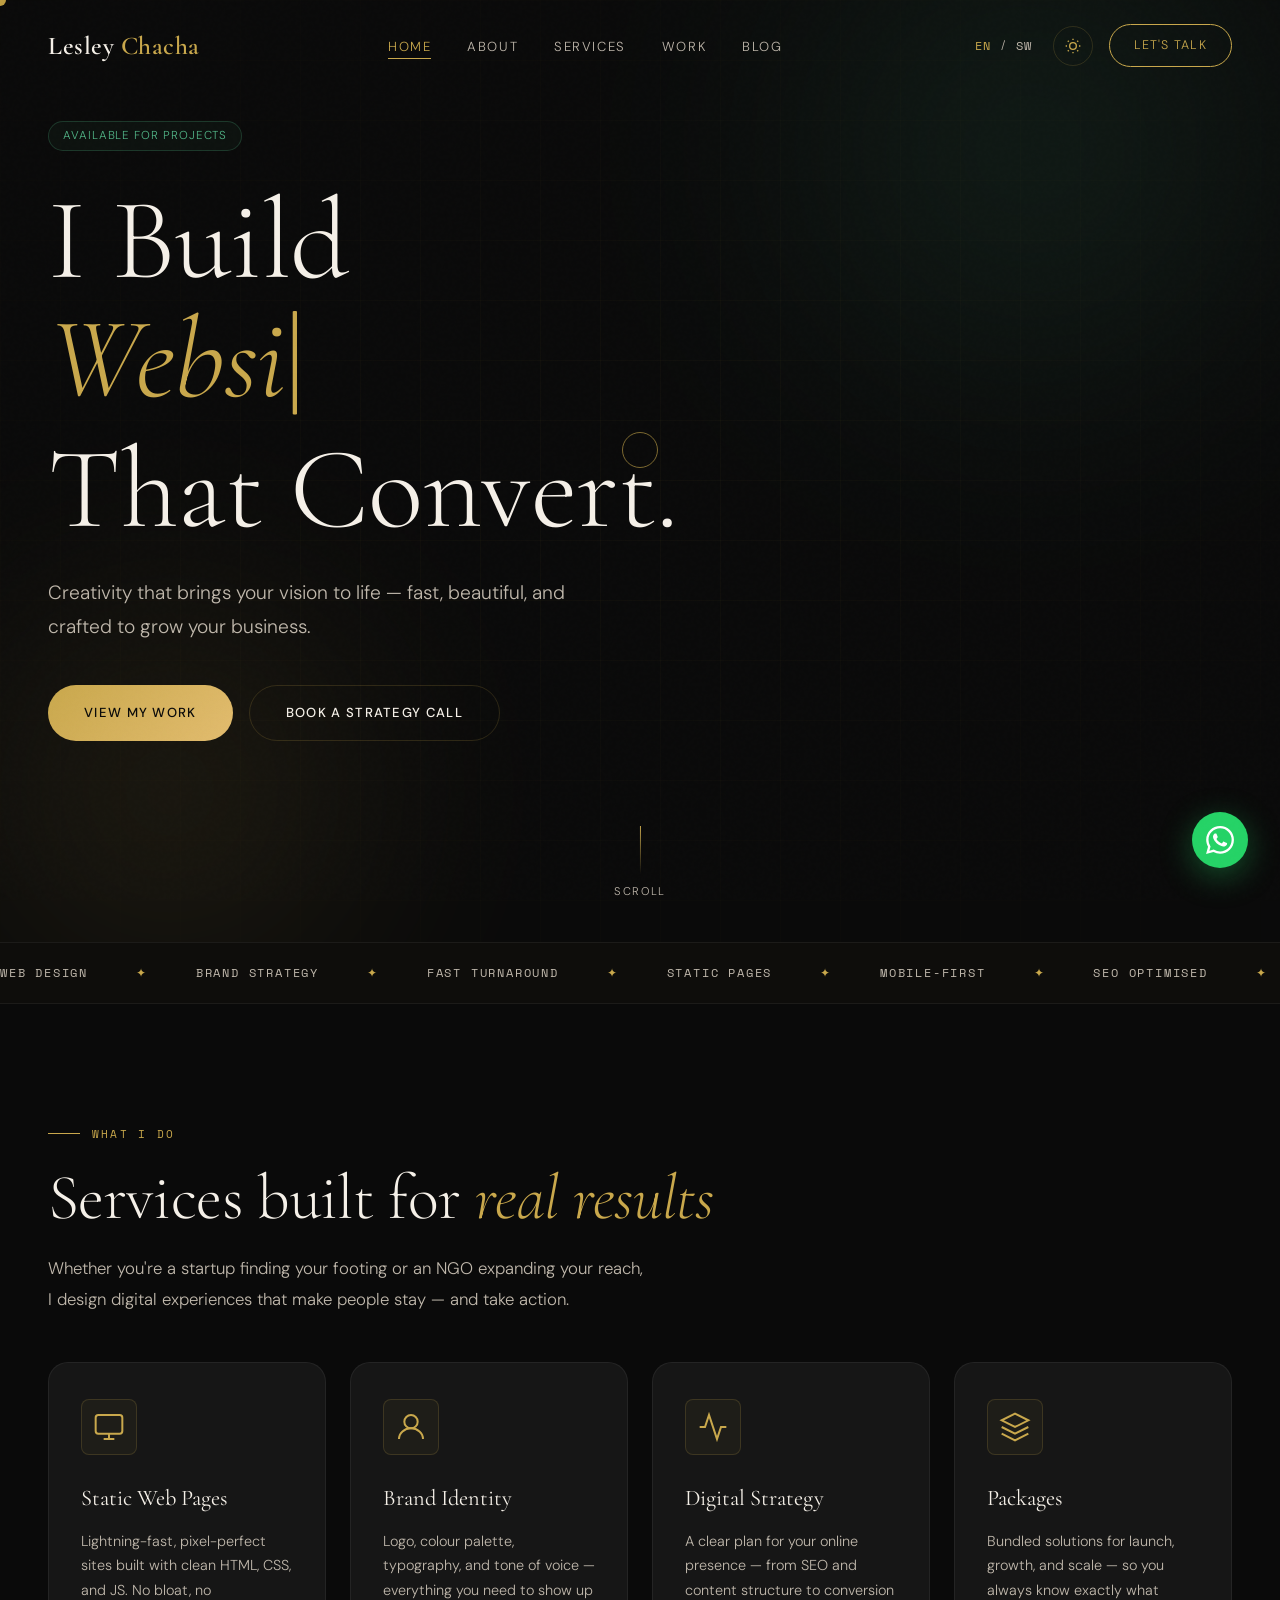
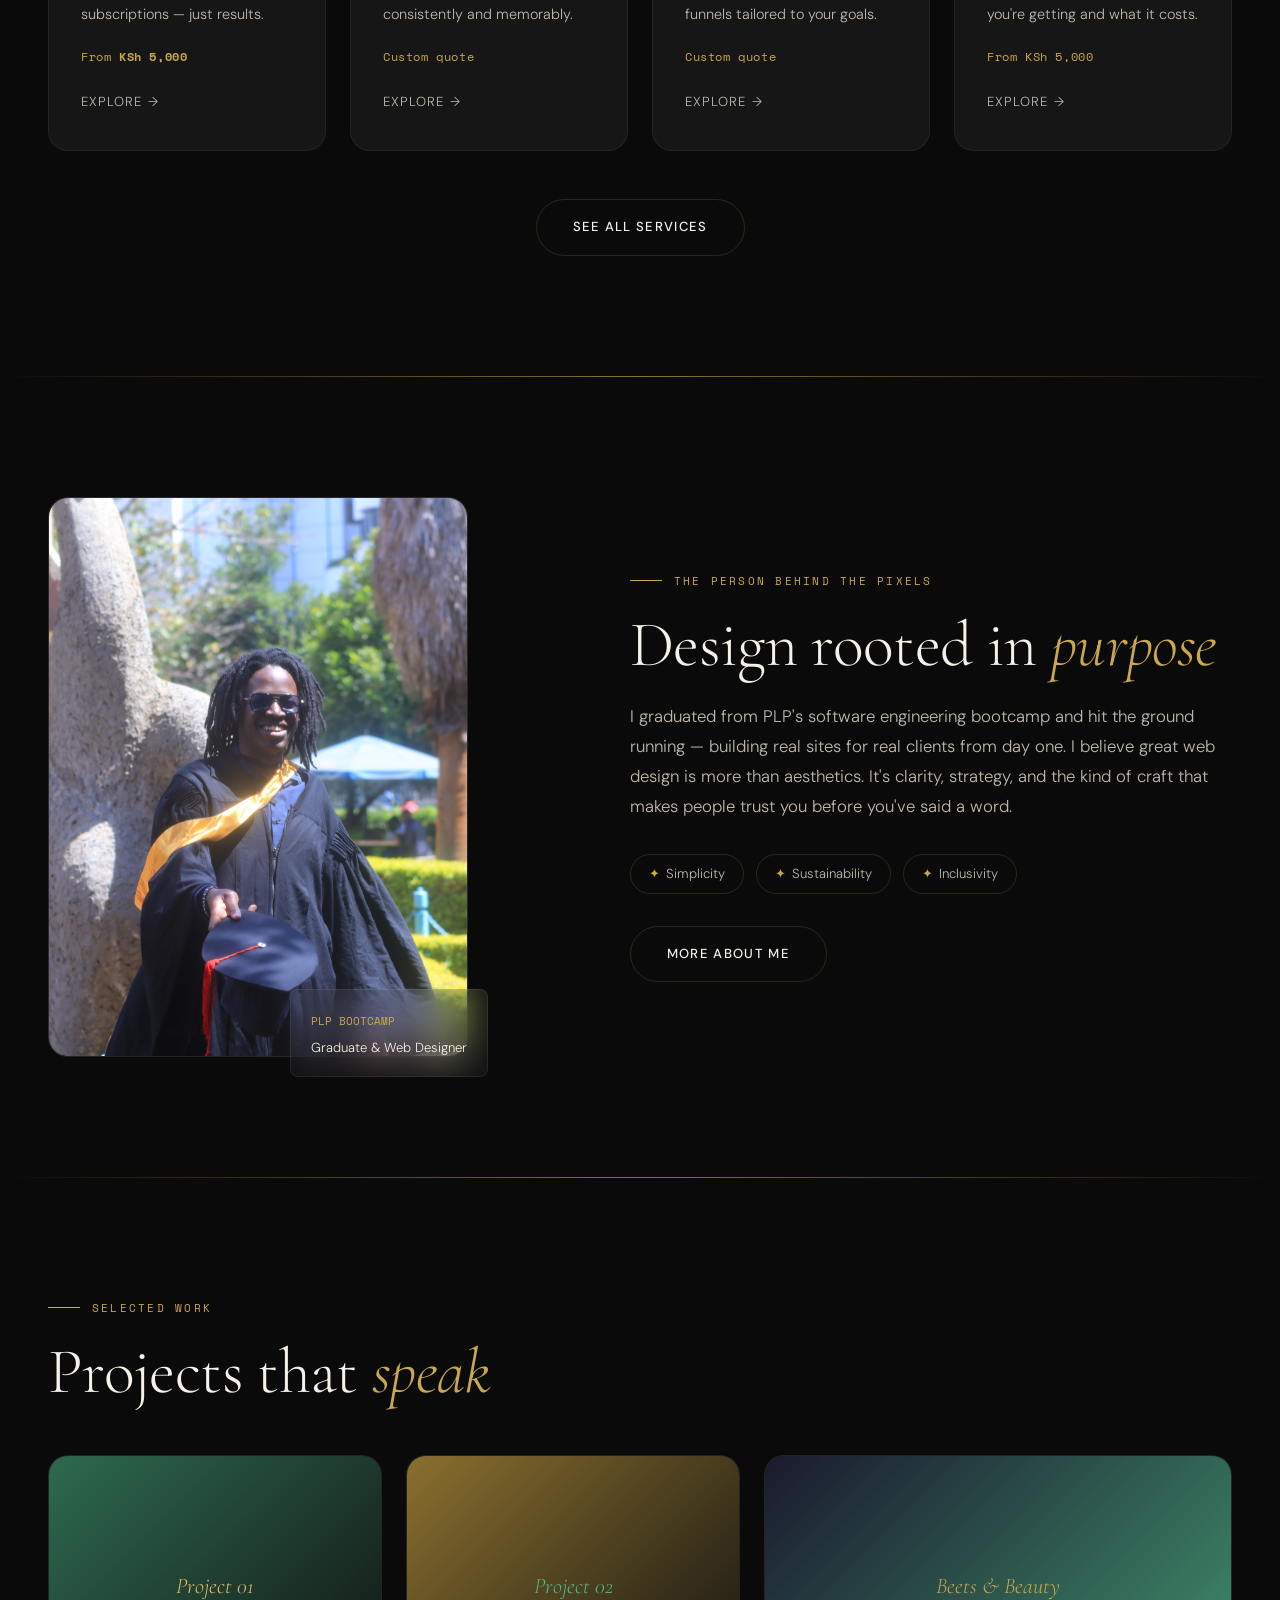
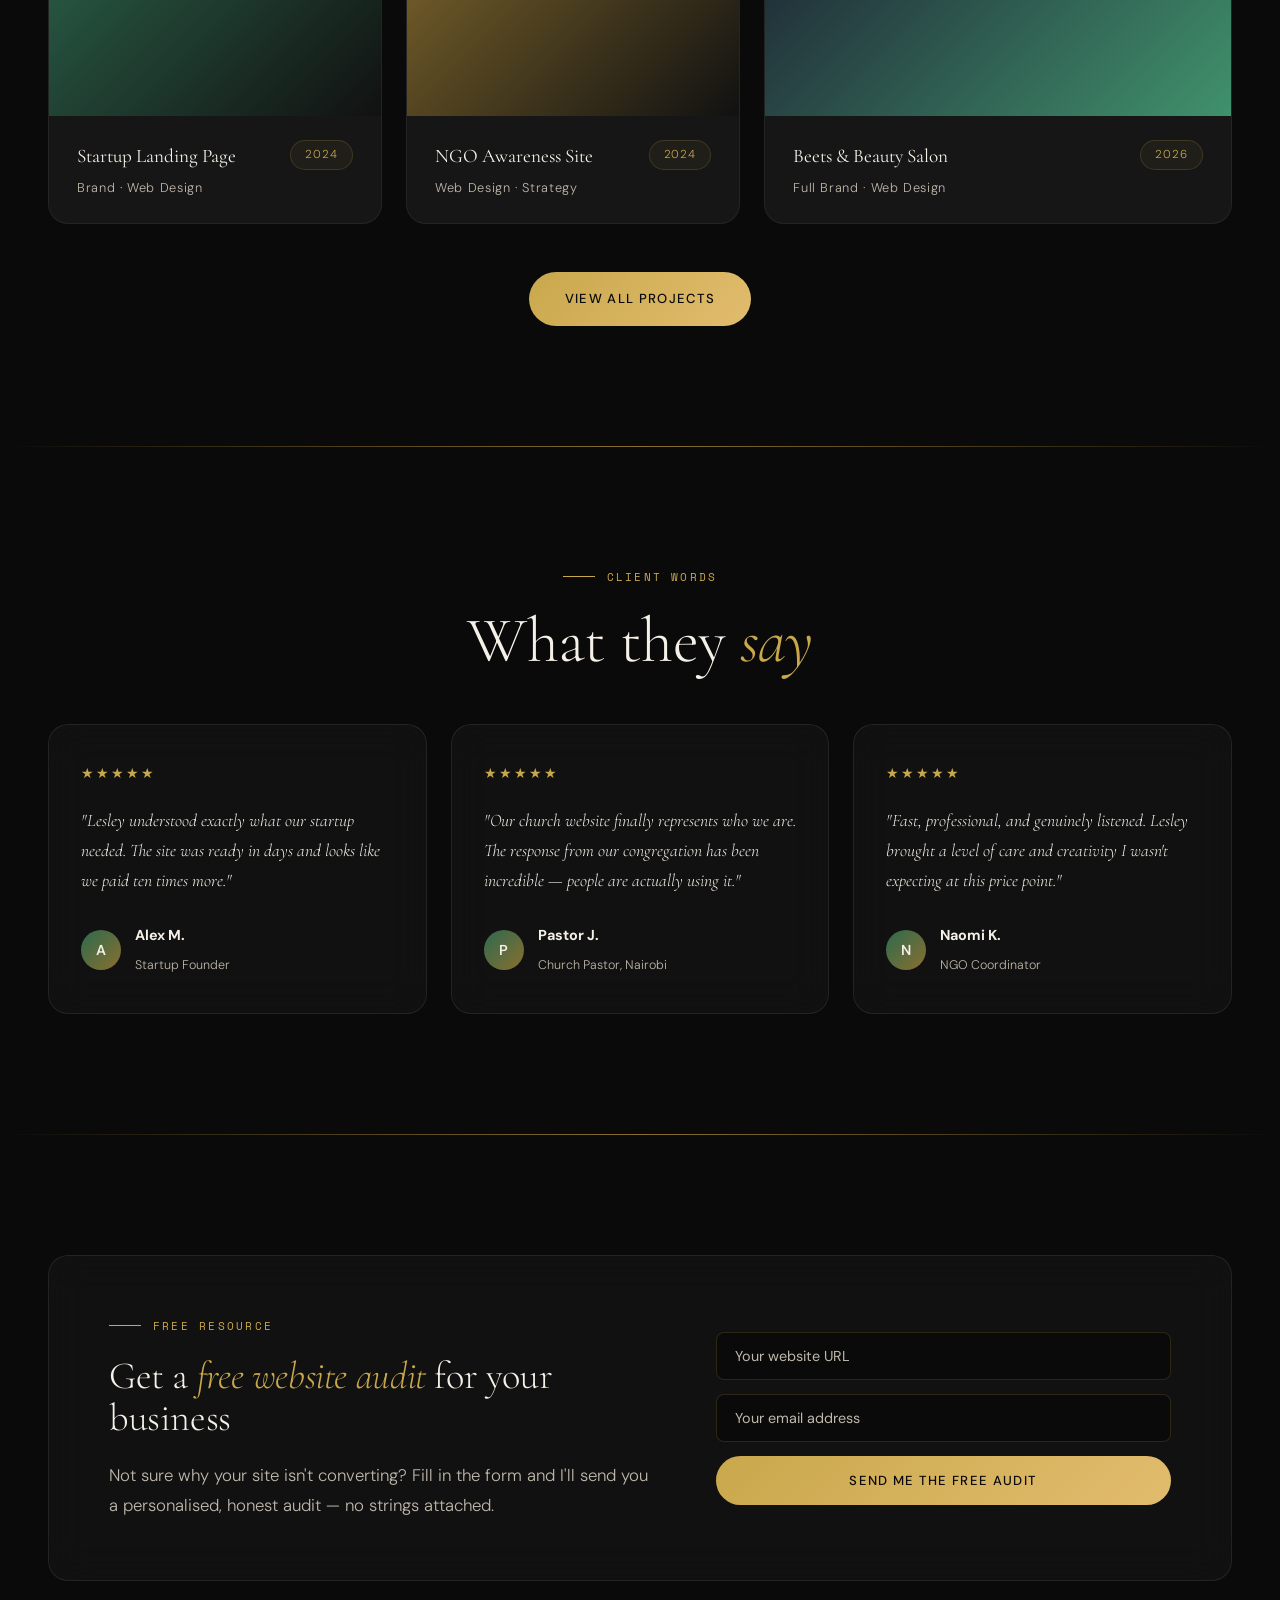
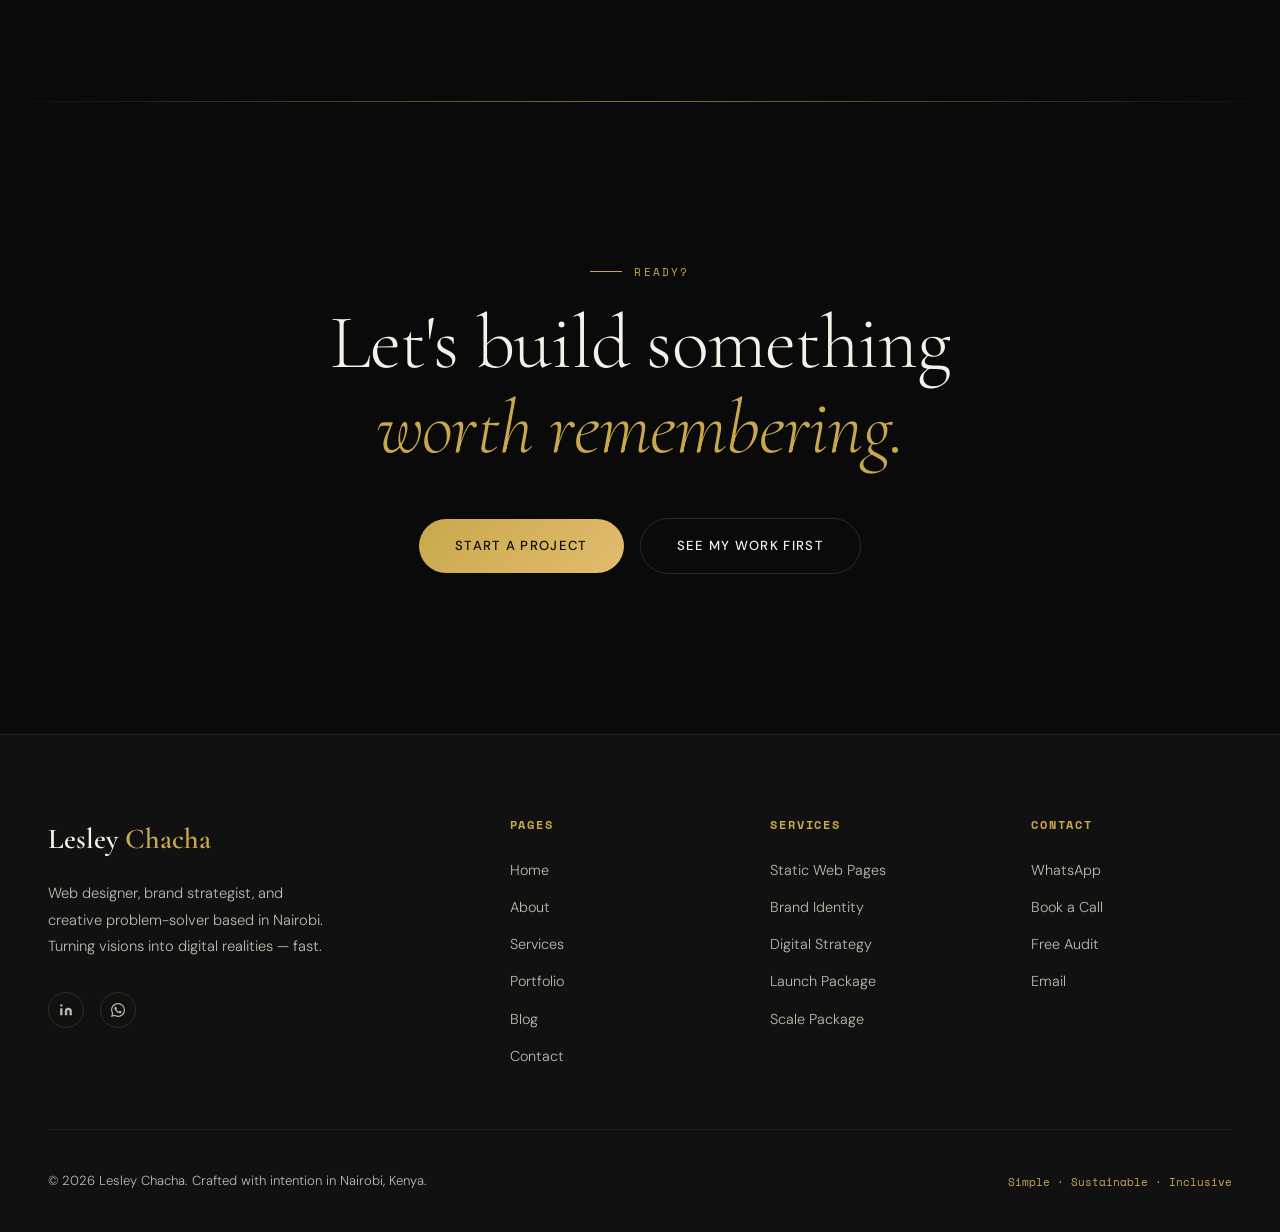
==== commit 86eacd43: "Added my pictures" ====
--- a/index.html
+++ b/index.html
@@ -96,7 +96,7 @@
       </div>
       <div class="hero-stat-divider"></div>
       <div class="hero-stat">
-        <span class="stat-num" data-prefix="KSh " data-count="15000" data-suffix="">0</span>
+        <span class="stat-num" data-prefix="KSh " data-count="5000" data-suffix="">0</span>
         <span class="stat-label">Starting Price</span>
       </div>
     </div>
@@ -132,7 +132,7 @@
         <div class="service-icon"><svg width="32" height="32" viewBox="0 0 24 24" fill="none" stroke="currentColor" stroke-width="1.5"><rect x="2" y="3" width="20" height="14" rx="2"/><line x1="8" y1="21" x2="16" y2="21"/><line x1="12" y1="17" x2="12" y2="21"/></svg></div>
         <h3>Static Web Pages</h3>
         <p>Lightning-fast, pixel-perfect sites built with clean HTML, CSS, and JS. No bloat, no subscriptions — just results.</p>
-        <div class="service-price">From <strong>KSh 15,000</strong></div>
+        <div class="service-price">From <strong>KSh 5,000</strong></div>
         <a href="services.html" class="service-link">Explore <span>→</span></a>
       </div>
       <div class="service-card card reveal delay-2">
@@ -153,7 +153,7 @@
         <div class="service-icon"><svg width="32" height="32" viewBox="0 0 24 24" fill="none" stroke="currentColor" stroke-width="1.5"><path d="M12 2L2 7l10 5 10-5-10-5z"/><path d="M2 17l10 5 10-5"/><path d="M2 12l10 5 10-5"/></svg></div>
         <h3>Packages</h3>
         <p>Bundled solutions for launch, growth, and scale — so you always know exactly what you're getting and what it costs.</p>
-        <div class="service-price">From KSh 15,000</div>
+        <div class="service-price">From KSh 5,000</div>
         <a href="services.html" class="service-link">Explore <span>→</span></a>
       </div>
     </div>
@@ -171,7 +171,7 @@
       <div class="about-snippet-visual reveal-left">
         <div class="about-img-frame">
           <div class="about-img-placeholder">
-            <span class="font-display italic" style="font-size:4rem;color:var(--gold);opacity:0.3">LC</span>
+            <img src="images/grad.JPG" alt="Lesley Chacha" />
           </div>
           <div class="about-badge glass">
             <span class="font-mono text-gold" style="font-size:0.7rem">PLP BOOTCAMP</span>
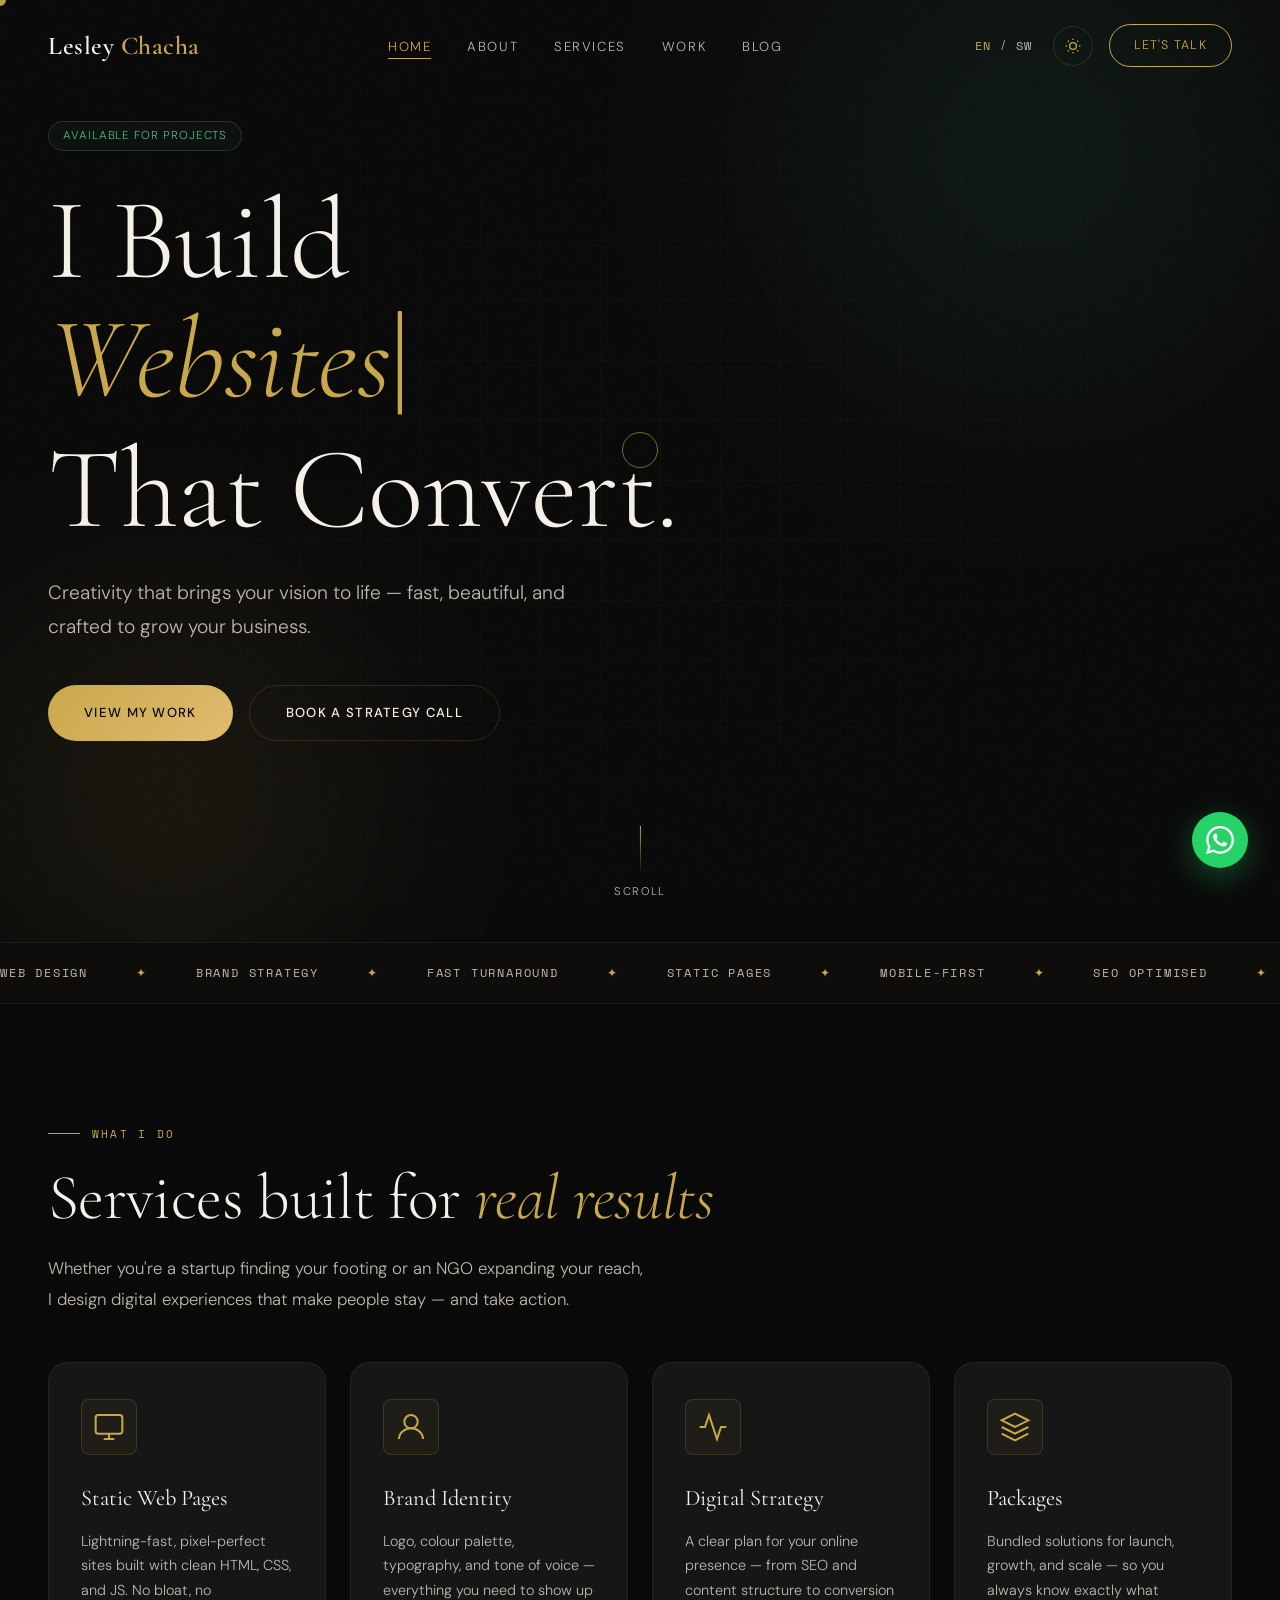
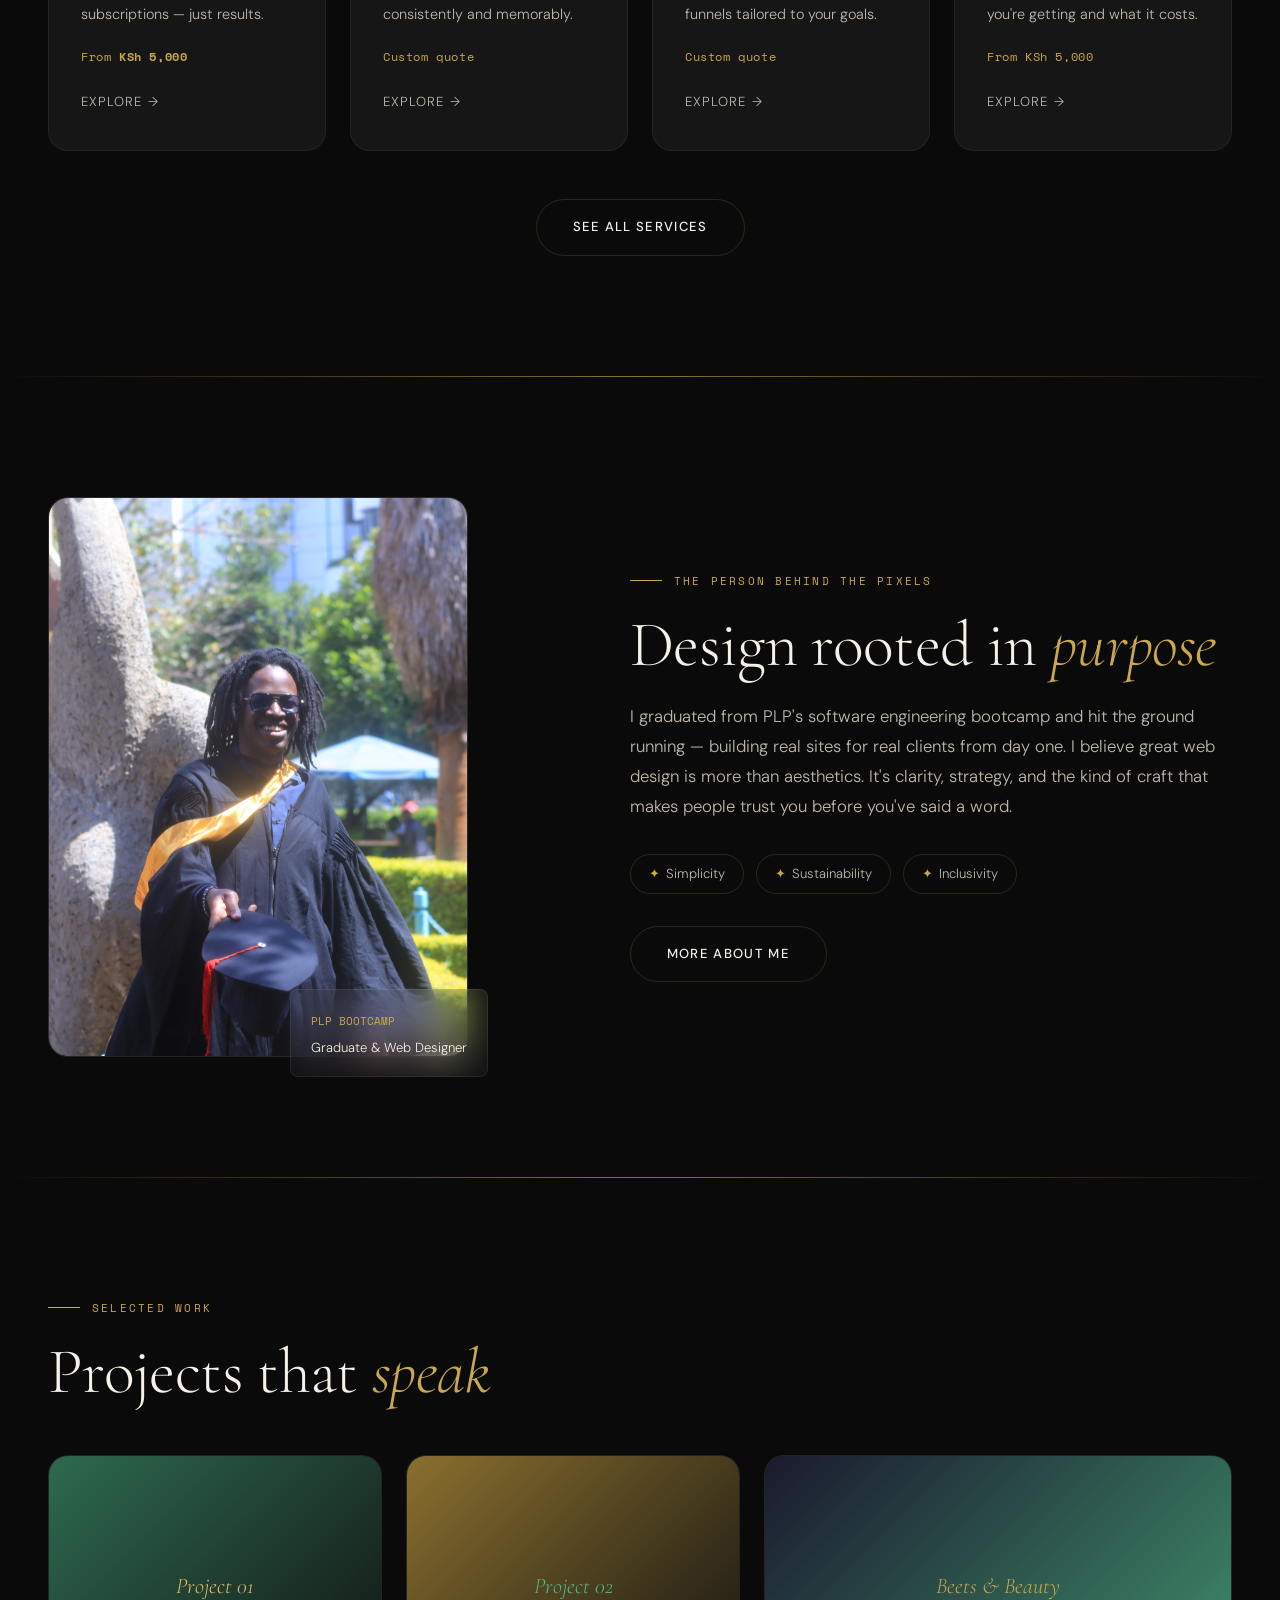
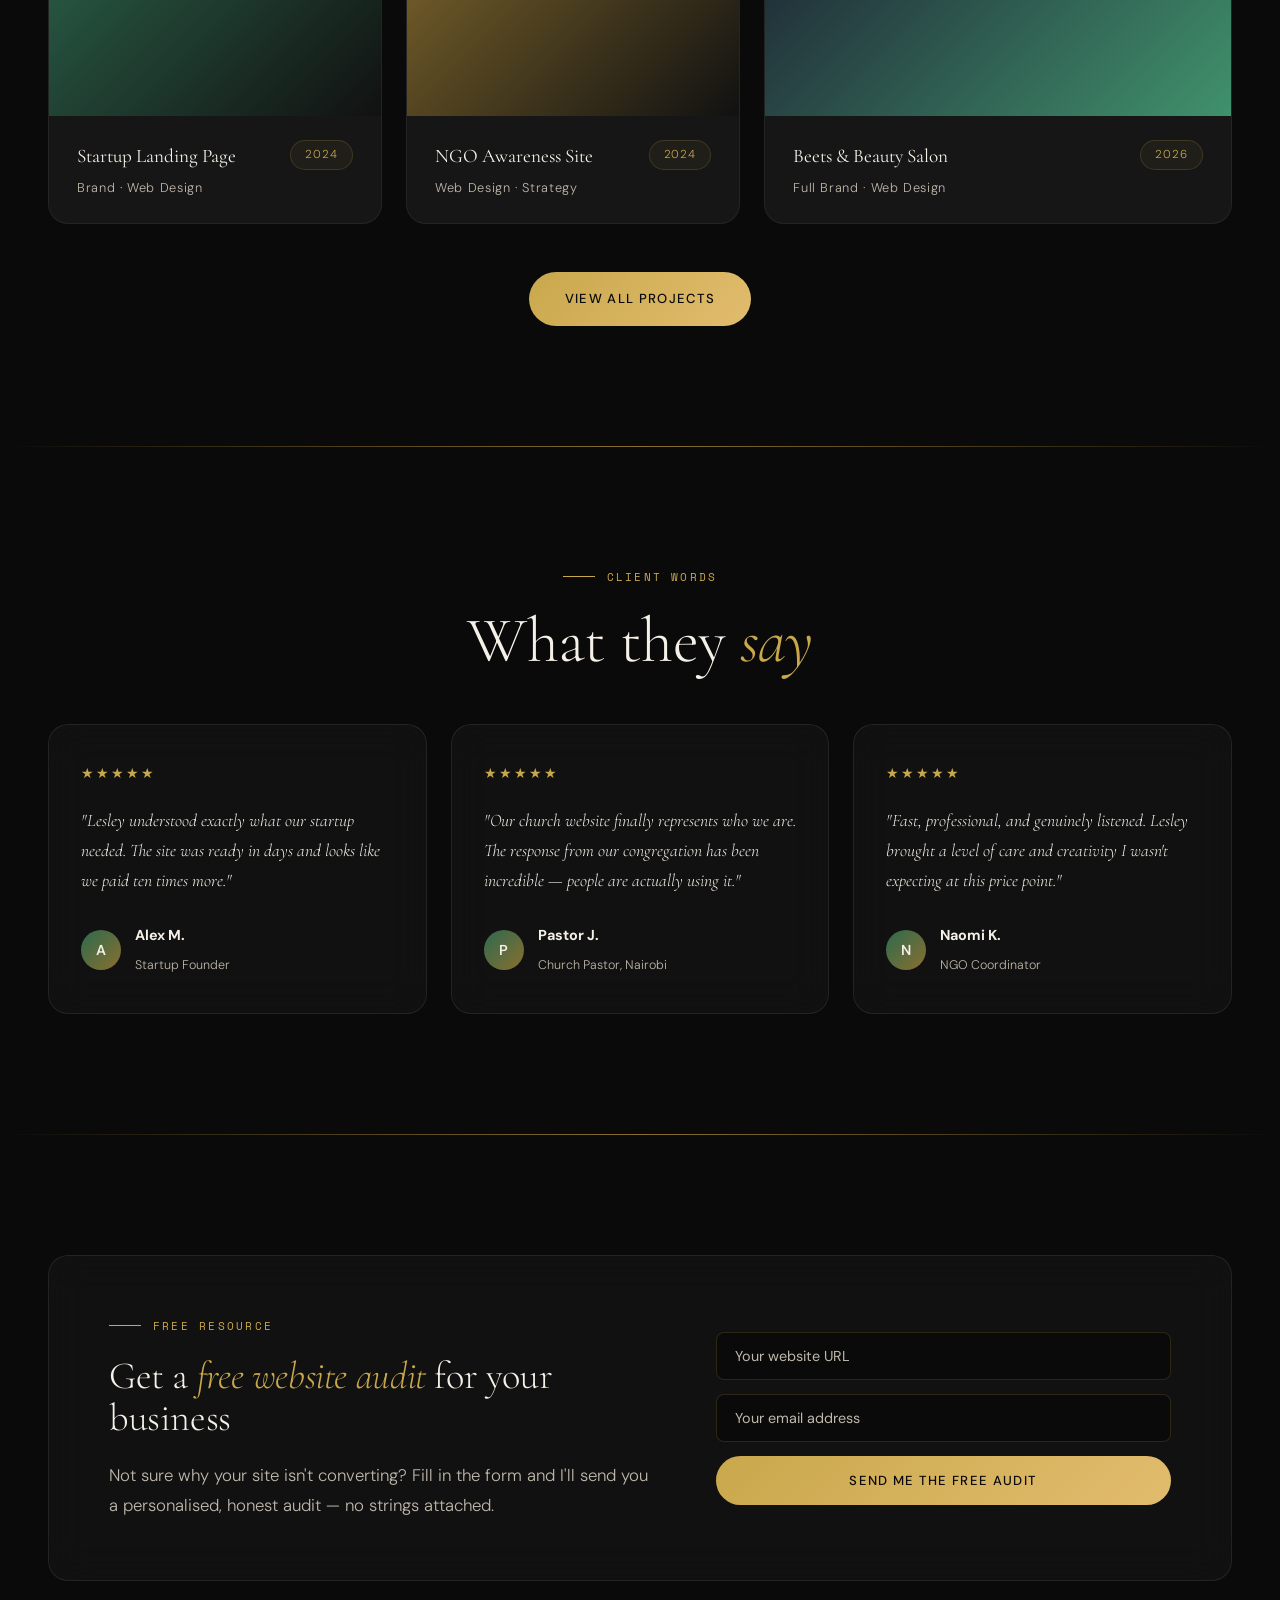
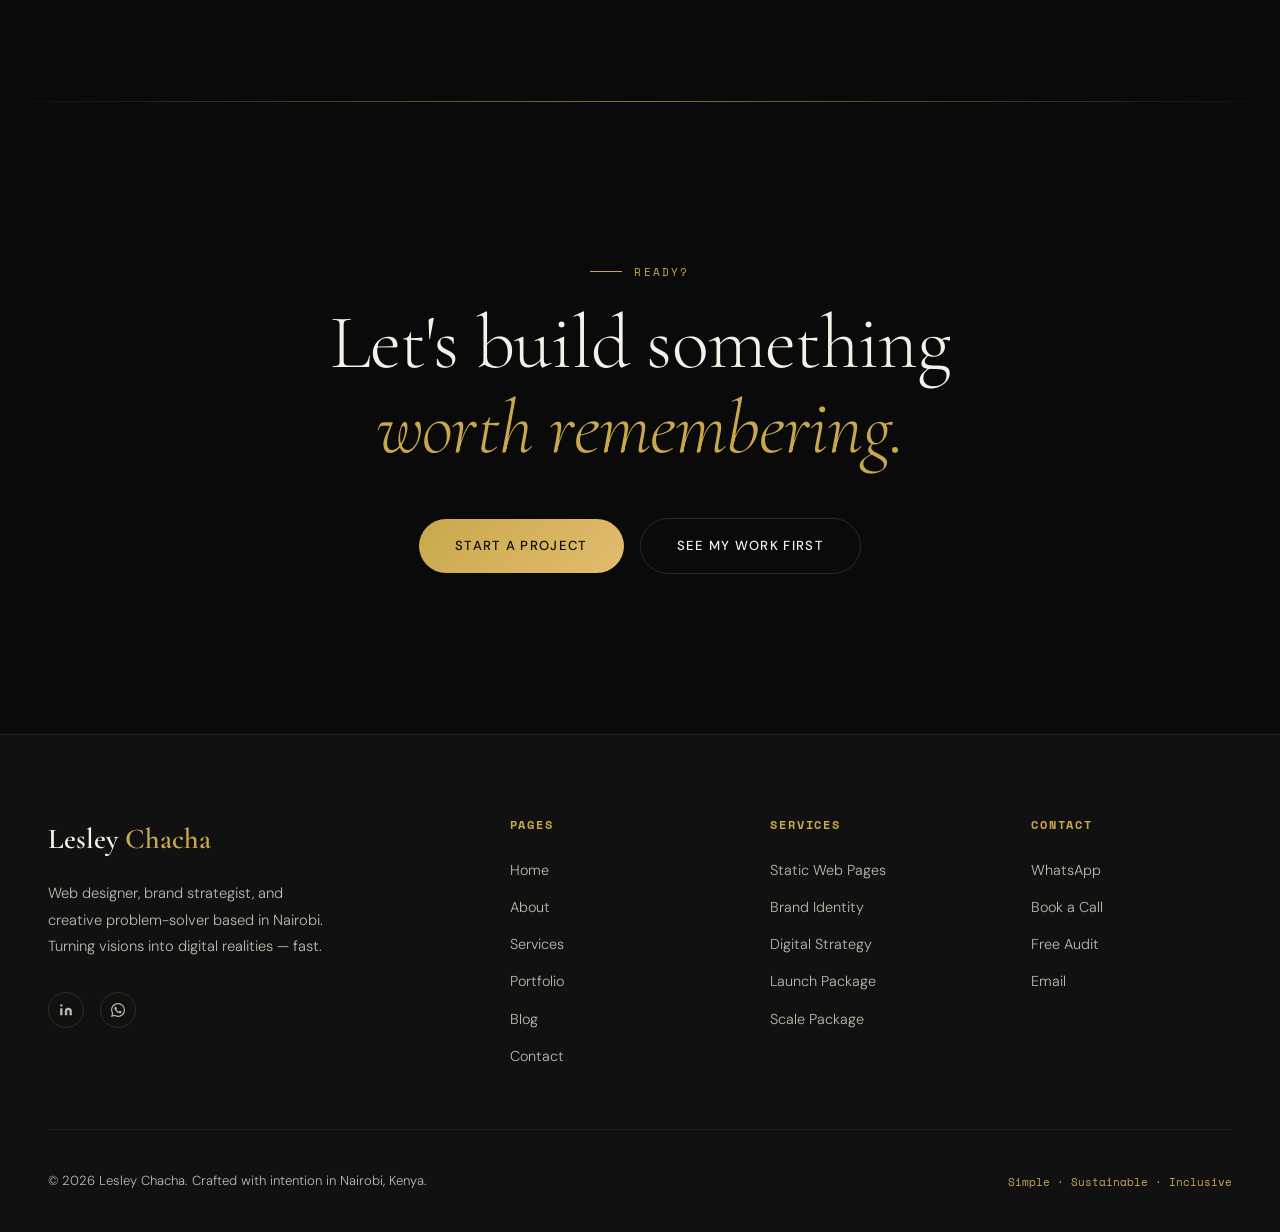
==== commit 88bcbf15: "fixed cost calculator and all forms in all pages" ====
--- a/index.html
+++ b/index.html
@@ -291,9 +291,11 @@
         <p class="section-subtitle">Not sure why your site isn't converting? Fill in the form and I'll send you a personalised, honest audit — no strings attached.</p>
       </div>
       <div class="lm-right">
-        <form class="audit-form" id="audit-form">
-          <input type="url" placeholder="Your website URL" required />
-          <input type="email" placeholder="Your email address" required />
+        <form class="audit-form" id="contact-form" action="https://formspree.io/f/xnjlbynj" method="POST">
+          <input type="hidden" name="_subject" value="New Website Enquiry from Audit Form">
+          <input type="text" name="_gotcha" style="display:none">
+          <input type="url" name="website" placeholder="Your website URL" required />
+          <input type="email" name="email" placeholder="Your email address" required />
           <button type="submit" class="btn btn-primary" style="width:100%;justify-content:center">Send Me the Free Audit</button>
         </form>
       </div>
